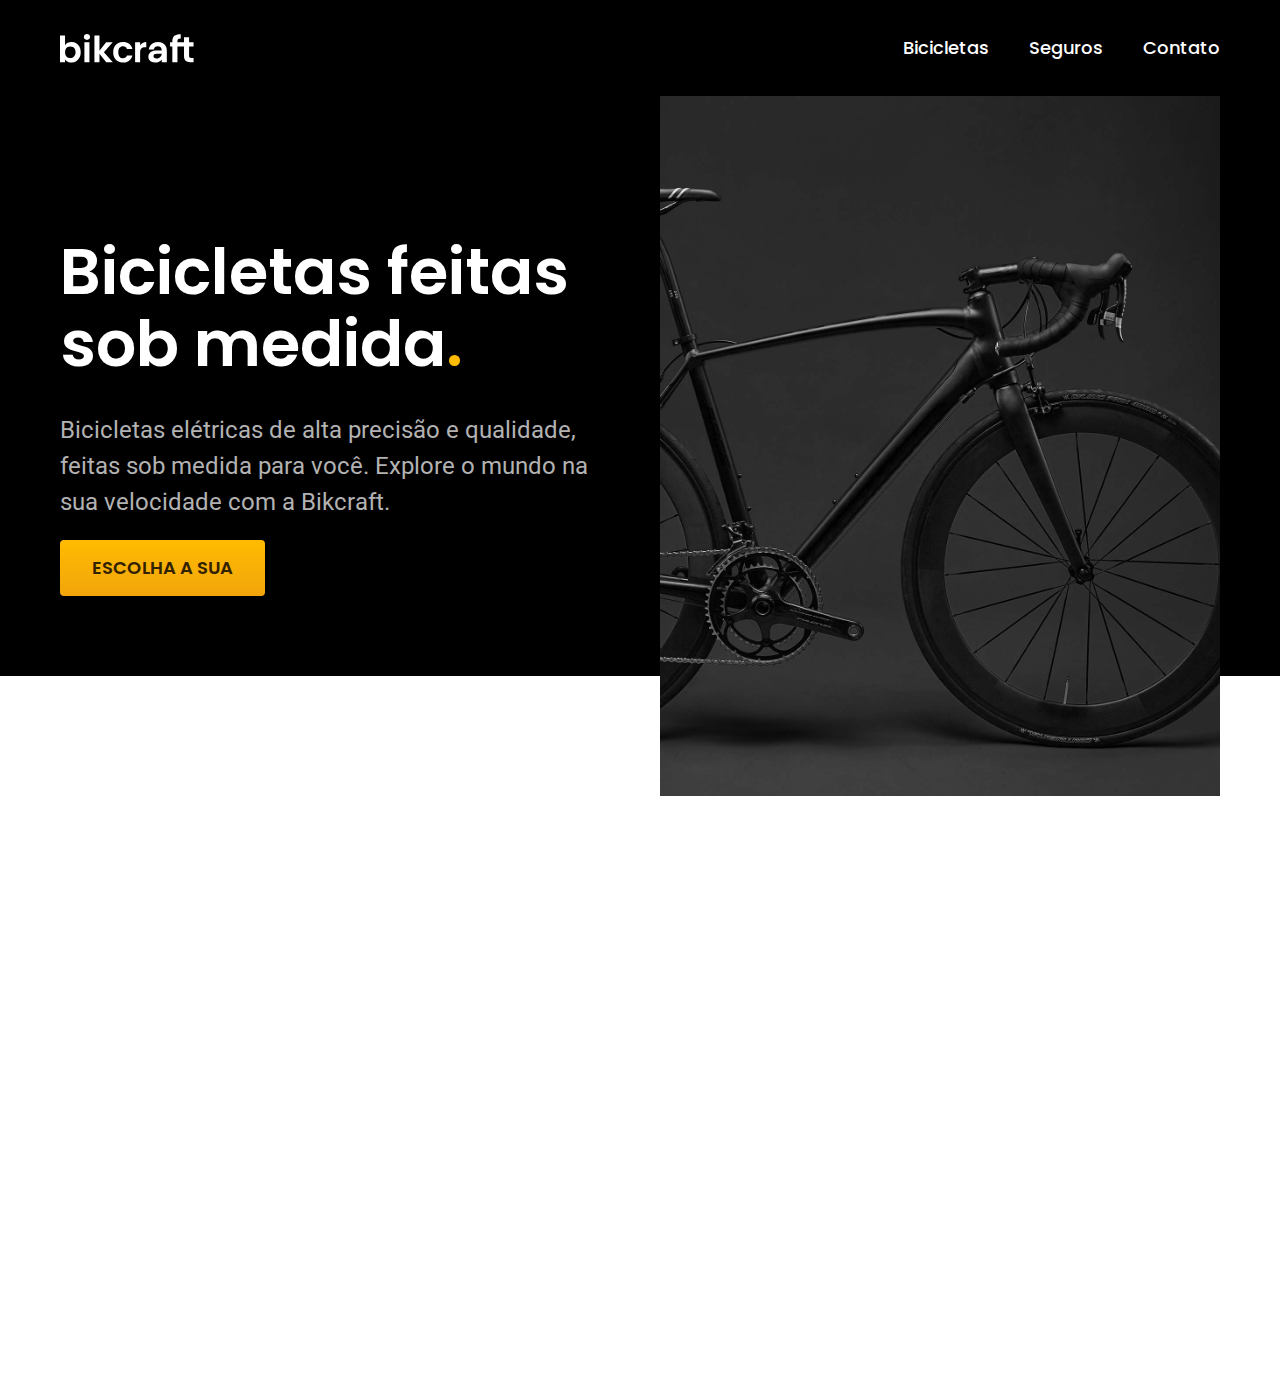
==== index.html @ fd2157d2 "tipografia e cores" ====
<!DOCTYPE html>
<html lang="pt-br">
<head>
    <meta charset="UTF-8">
    <meta http-equiv="X-UA-Compatible" content="IE=edge">
    <meta name="viewport" content="width=device-width, initial-scale=1.0">
    <meta name="description" content="Bicicletas elétricas de alta precisão e qualidade, feitas sob medida para você. Explore o mundo na sua velocidade com a Bikcraft.">
    <link rel="stylesheet" href="./css/style.css">

    <link rel="preconnect" href="https://fonts.googleapis.com">
    <link rel="preconnect" href="https://fonts.gstatic.com" crossorigin>
    <link href="https://fonts.googleapis.com/css2?family=Poppins:wght@400;600&family=Roboto:wght@400;500&display=swap" rel="stylesheet">
    <title>Bikecraft - Bicicletas Elétricas</title>
</head>
<body>
    <header class="header-bg">
        
        <div class="header">
            <a href="./">
                <img src="img/bikcraft.svg" alt="Bikecraft">
            </a>
            <nav aria-label="primaria">
                <ul class="header-menu cor-0 font-1-m">
                    <li><a href="./bicicletas.html">Bicicletas</a></li>
                    <li><a href="./seguros.html">Seguros</a></li>
                    <li><a href="./contato.html">Contato</a></li>
                </ul>
            </nav>
        </div>
    </header>

    <main class="introducao-bg">
        <div class="introducao">
            <div class="introducao-conteudo">
                <h1 class="font-1-xxl cor-0">Bicicletas feitas sob medida<span class="cor-p1">.</span></h1>
                <p class="font-2-l cor-5">Bicicletas elétricas de alta precisão e qualidade, feitas sob medida para você. Explore o mundo na sua velocidade com a Bikcraft.</p>
                <a class="botao" href="./bicicletas.html">Escolha a sua</a>
            </div>
            <div>
                <img src="./img/fotos/introducao.jpg" alt="Bicicleta elétrica preta.">
            </div>
        </div>
    </main>
</body>
</html>
---- css/style.css ----
@import './global/global.css';
@import './utilidades/tipografia.css';
@import	'./utilidades/cores.css';


@import './global/header.css';

/* Utilidades */
@import './utilidades/componentes.css';

/* Home */
@import './home/introducao.css';
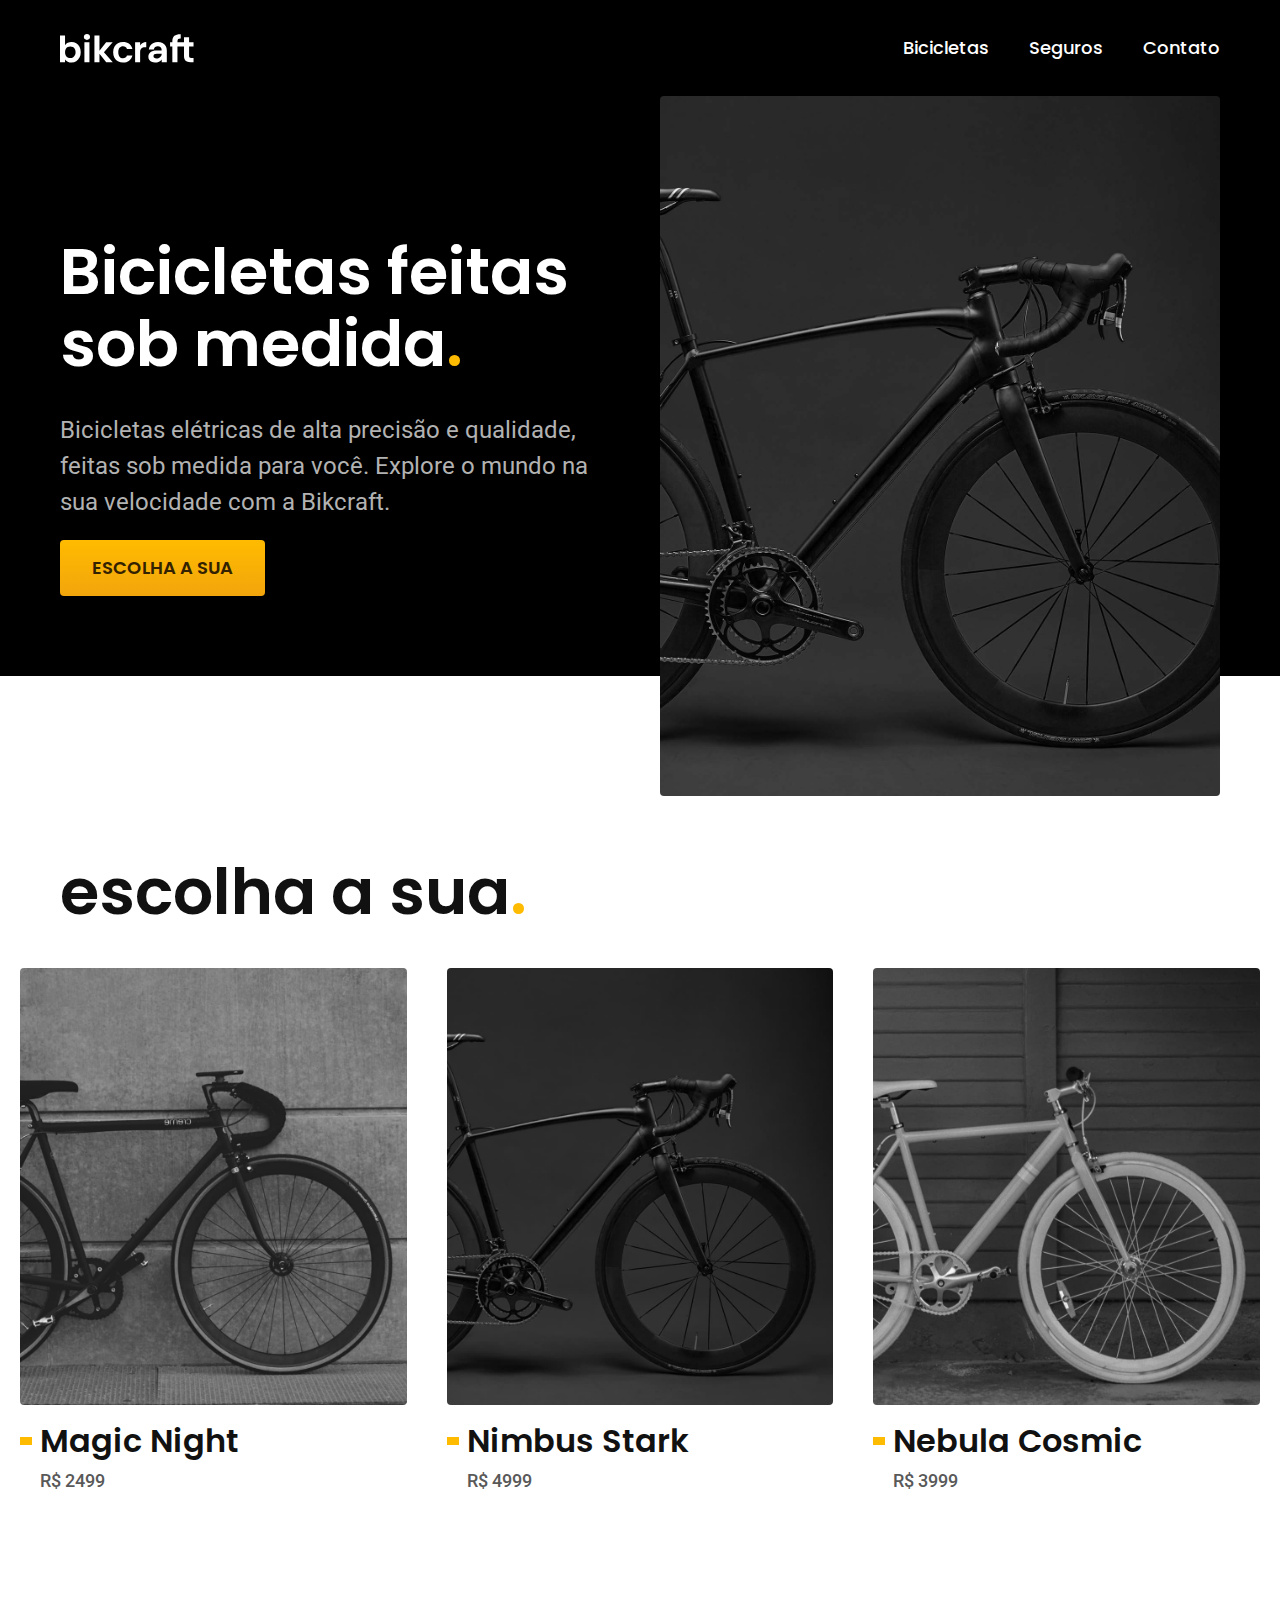
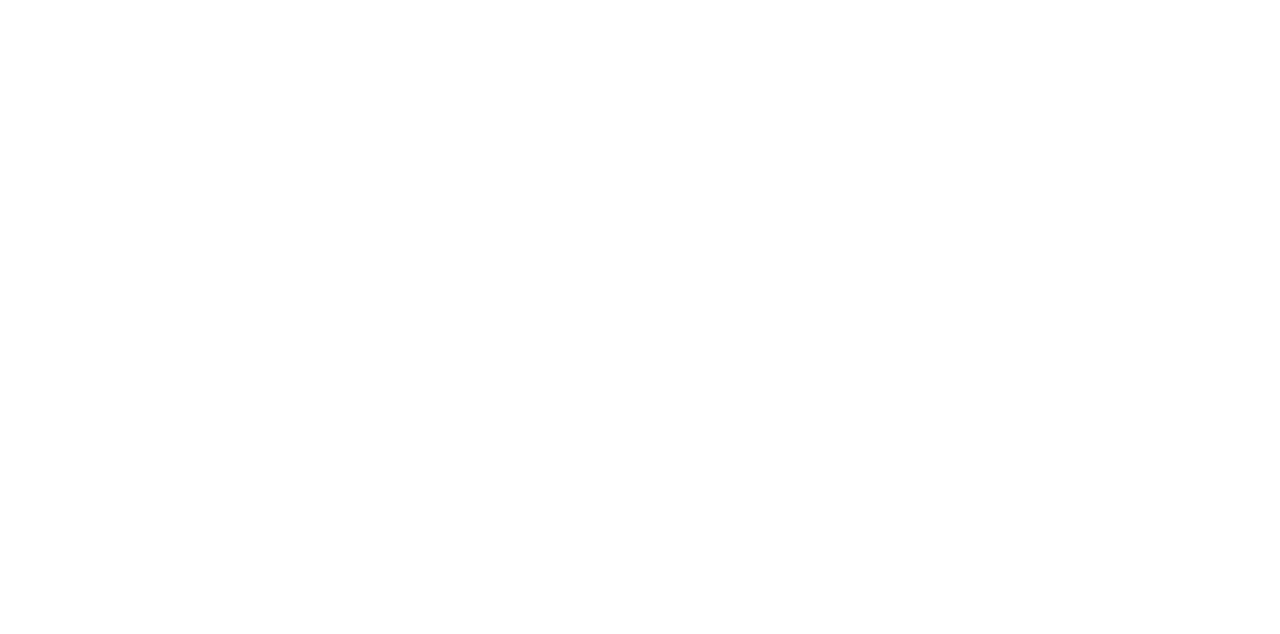
==== commit 38f34b5e: "criando o artigo" ====
--- a/index.html
+++ b/index.html
@@ -15,7 +15,7 @@
 <body>
     <header class="header-bg">
         
-        <div class="header">
+        <div class="container header">
             <a href="./">
                 <img src="img/bikcraft.svg" alt="Bikecraft">
             </a>
@@ -30,7 +30,7 @@
     </header>
 
     <main class="introducao-bg">
-        <div class="introducao">
+        <div class="container introducao">
             <div class="introducao-conteudo">
                 <h1 class="font-1-xxl cor-0">Bicicletas feitas sob medida<span class="cor-p1">.</span></h1>
                 <p class="font-2-l cor-5">Bicicletas elétricas de alta precisão e qualidade, feitas sob medida para você. Explore o mundo na sua velocidade com a Bikcraft.</p>
@@ -41,5 +41,35 @@
             </div>
         </div>
     </main>
+
+    <article class="bicicletas-lista">
+        <h2 class="container font-1-xxl">escolha a sua<span class="cor-p1">.</span></h2>
+
+        <ul>
+            <li>
+                <a href="./bicicletas/magic.html">
+                    <img src="img/bicicletas/magic-home.jpg" alt="Bicicleta preta">
+                    <h3 class="font-1-xl">Magic Night</h3>
+                    <span class="font-2-m cor-8">R$ 2499</span>
+                </a>
+            </li>
+
+            <li>
+                <a href="./bicicletas/nimbus.html">
+                    <img src="img/bicicletas/nimbus-home.jpg" alt="Bicicleta preta">
+                    <h3 class="font-1-xl">Nimbus Stark</h3>
+                    <span class="font-2-m cor-8">R$ 4999</span>
+                </a>
+            </li>
+
+            <li>
+                <a href="./bicicletas/nebula.html">
+                    <img src="img/bicicletas/nebula-home.jpg" alt="Bicicleta branca">
+                    <h3 class="font-1-xl">Nebula Cosmic</h3>
+                    <span class="font-2-m cor-8">R$ 3999</span>
+                </a>
+            </li>
+        </ul>
+    </article>
 </body>
 </html>--- a/css/style.css
+++ b/css/style.css
@@ -9,4 +9,8 @@
 @import './utilidades/componentes.css';
 
 /* Home */
-@import './home/introducao.css';+@import './home/introducao.css';
+
+/* Bicicletas */
+
+@import './bicicletas/bicicletas-lista.css';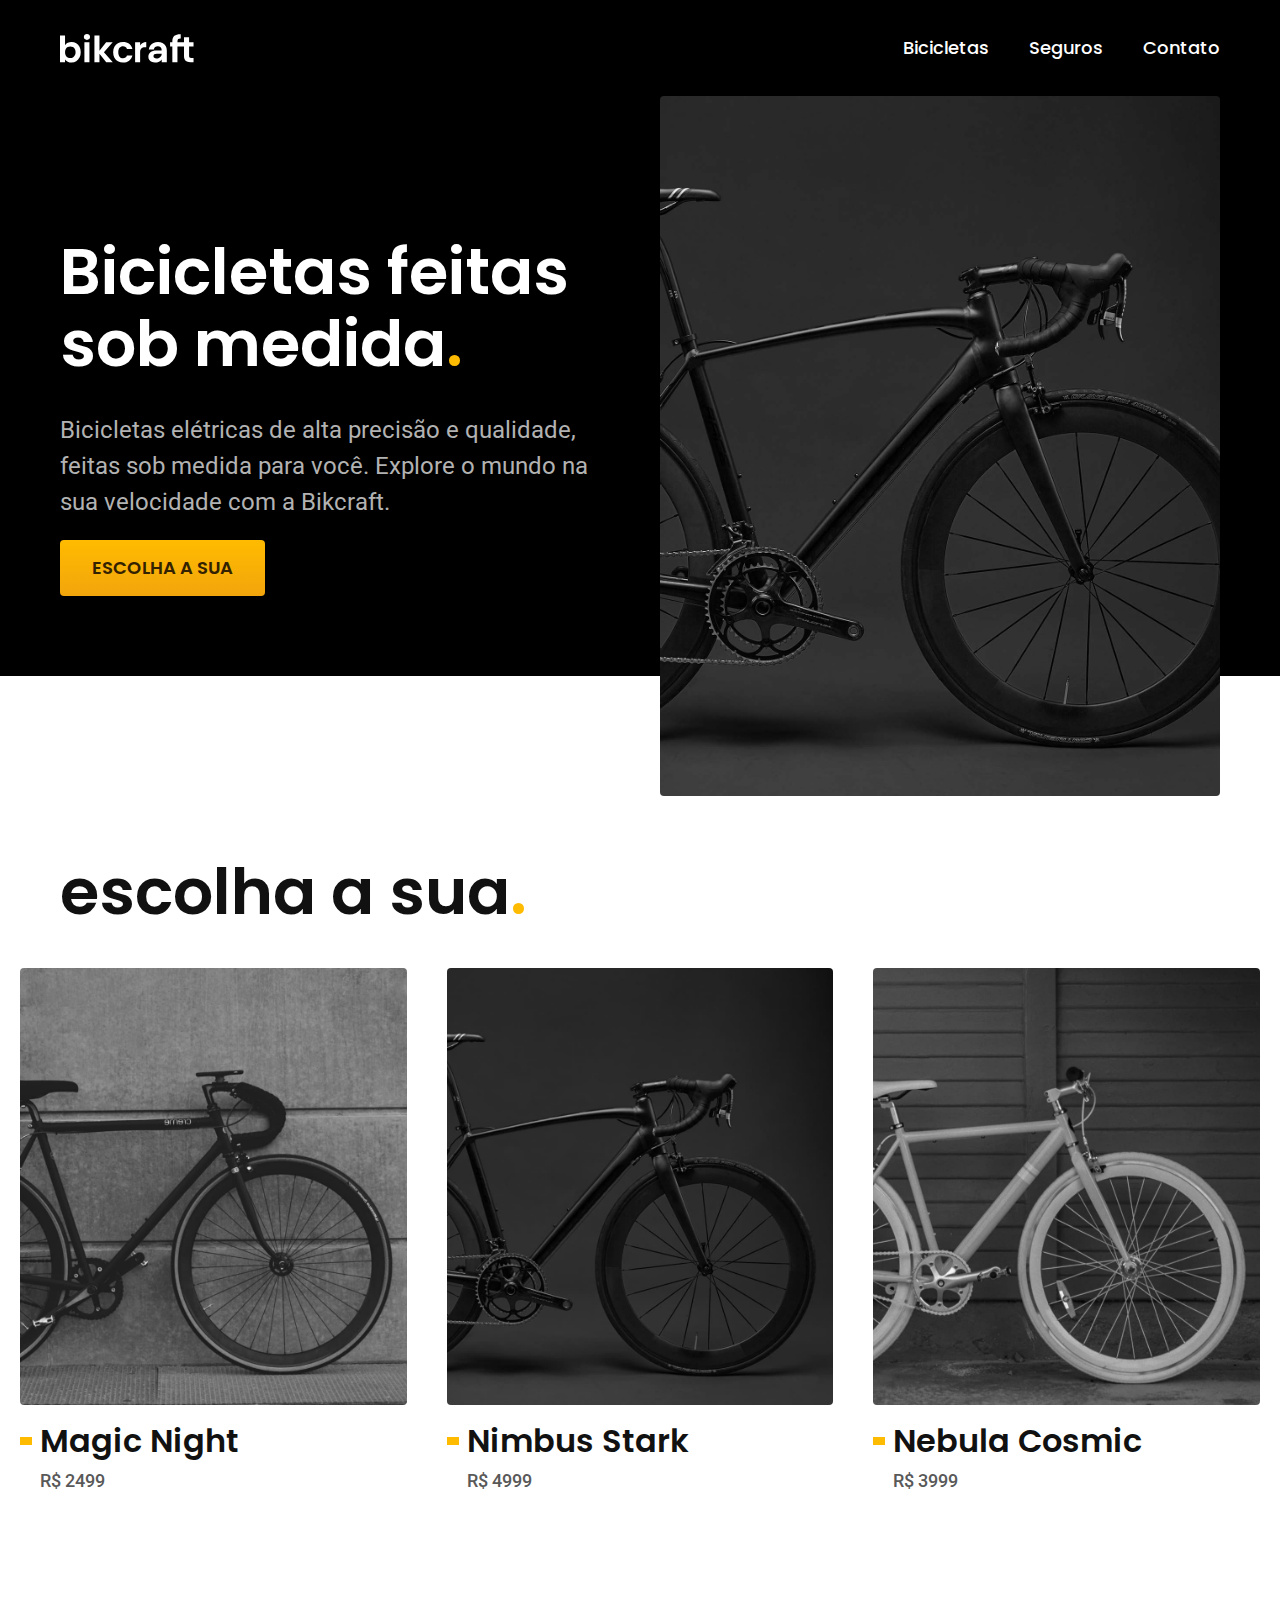
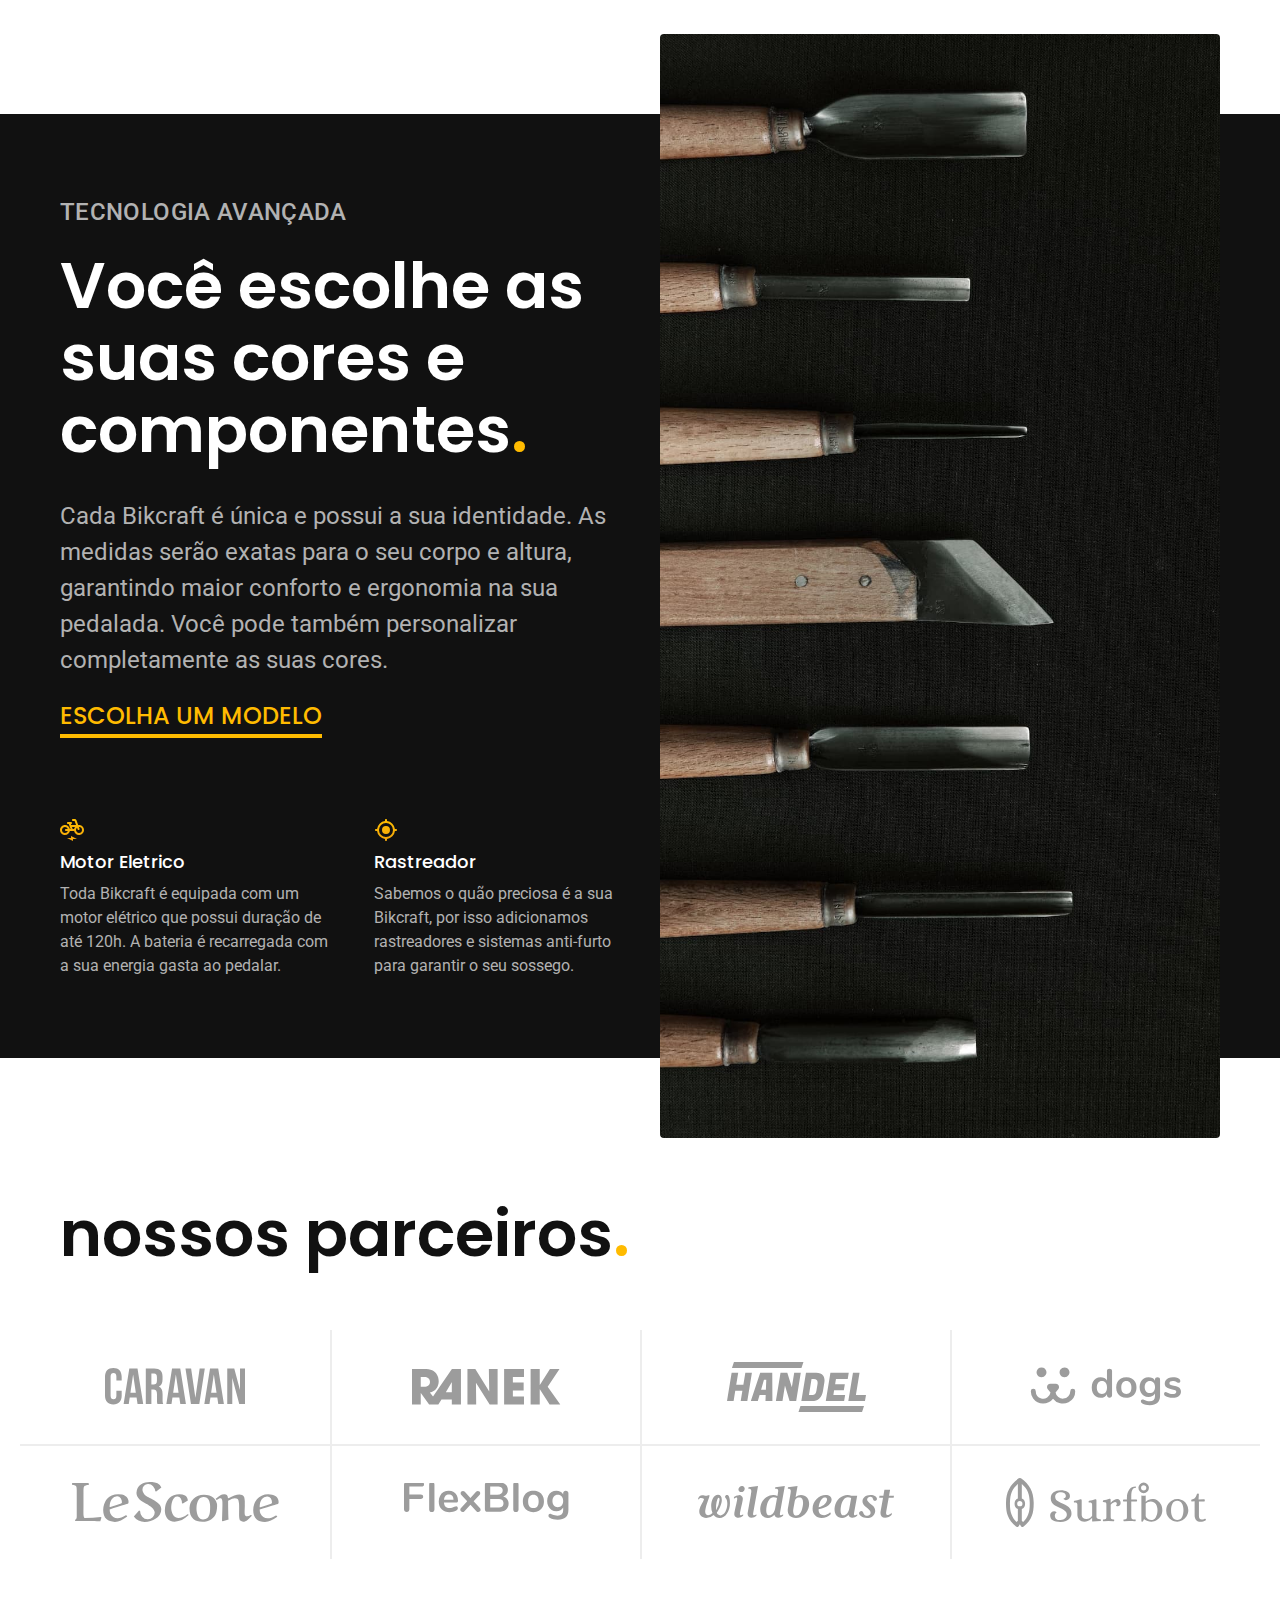
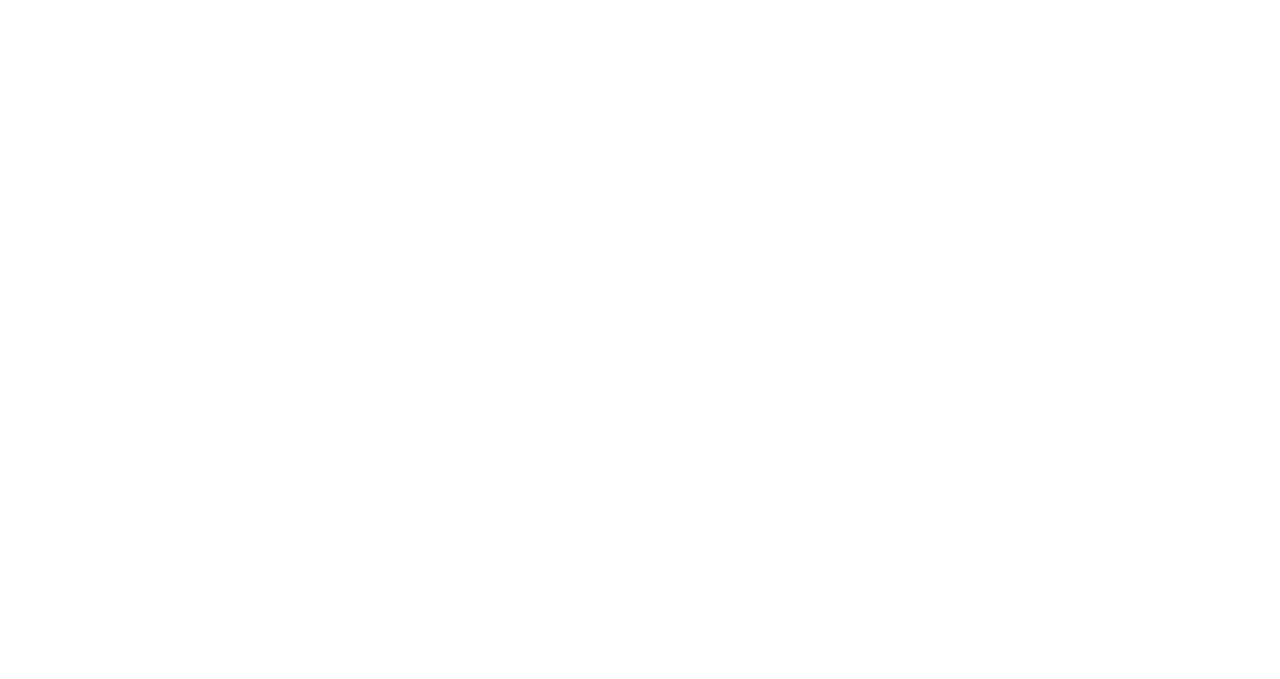
==== commit 335ab930: "adicionando artigos" ====
--- a/index.html
+++ b/index.html
@@ -71,5 +71,49 @@
             </li>
         </ul>
     </article>
+
+    <article class="tecnologia-bg">
+        <div class="tecnologia container">
+            <div class="tecnologia-conteudo">
+                <span class="font-2-l-b cor-5">Tecnologia Avançada</span>
+                <h2 class="font-1-xxl cor-0">Você escolhe as suas cores e componentes<span class="cor-p1">.</span></h2>
+                <p class="font-2-l cor-5">Cada Bikcraft é única e possui a sua identidade. As medidas serão exatas para o seu corpo e altura, garantindo maior conforto e ergonomia na sua pedalada. Você pode também personalizar completamente as suas cores.</p>
+                <a class="link" href="./bicicletas.html">Escolha um modelo</a>
+
+                <div class="tecnologia-vantagens">
+                    <div>
+                        <img src="img/icones/eletrica.svg" alt="">
+                        <h3 class="font-1-m cor-0">Motor Eletrico</h3>
+                        <p class="font-2-s cor-5">Toda Bikcraft é equipada com um motor elétrico que possui duração de até 120h. A bateria é recarregada com a sua energia gasta ao pedalar.</p>
+                    </div>
+                    <div>
+                        <img src="img/icones/rastreador.svg" alt="">
+                        <h3 class="font-1-m cor-0">Rastreador</h3>
+                        <p class="font-2-s cor-5">Sabemos o quão preciosa é a sua Bikcraft, por isso adicionamos rastreadores e sistemas anti-furto para garantir o seu sossego.</p>
+                    </div>
+                </div>
+
+            </div>
+            
+            <div class="tecnologia-imagem">
+                <img src="img/fotos/tecnologia.jpg" alt="">
+            </div>
+        </div>
+    </article>
+
+    <section class="parceiros" aria-label="Nossos Parceiros">
+        <h2 class="container font-1-xxl">nossos parceiros<span class="cor-p1">.</span></h2>
+
+        <ul>
+            <li><img src="img/parceiros/caravan.svg" alt="caravan"></li>
+            <li><img src="img/parceiros/ranek.svg" alt="ranek"></li>
+            <li><img src="img/parceiros/handel.svg" alt="handel"></li>
+            <li><img src="img/parceiros/dogs.svg" alt="dogs"></li>
+            <li><img src="img/parceiros/lescone.svg" alt="lescone"></li>
+            <li><img src="img/parceiros/flexblog.svg" alt="flexblog"></li>
+            <li><img src="img/parceiros/wildbeast.svg" alt="wildbeast"></li>
+            <li><img src="img/parceiros/surfbot.svg" alt="surfbot"></li>
+        </ul>
+    </section>
 </body>
 </html>--- a/css/style.css
+++ b/css/style.css
@@ -10,6 +10,8 @@
 
 /* Home */
 @import './home/introducao.css';
+@import './home/tecnologia.css';
+@import './home/parceiros.css';
 
 /* Bicicletas */
 
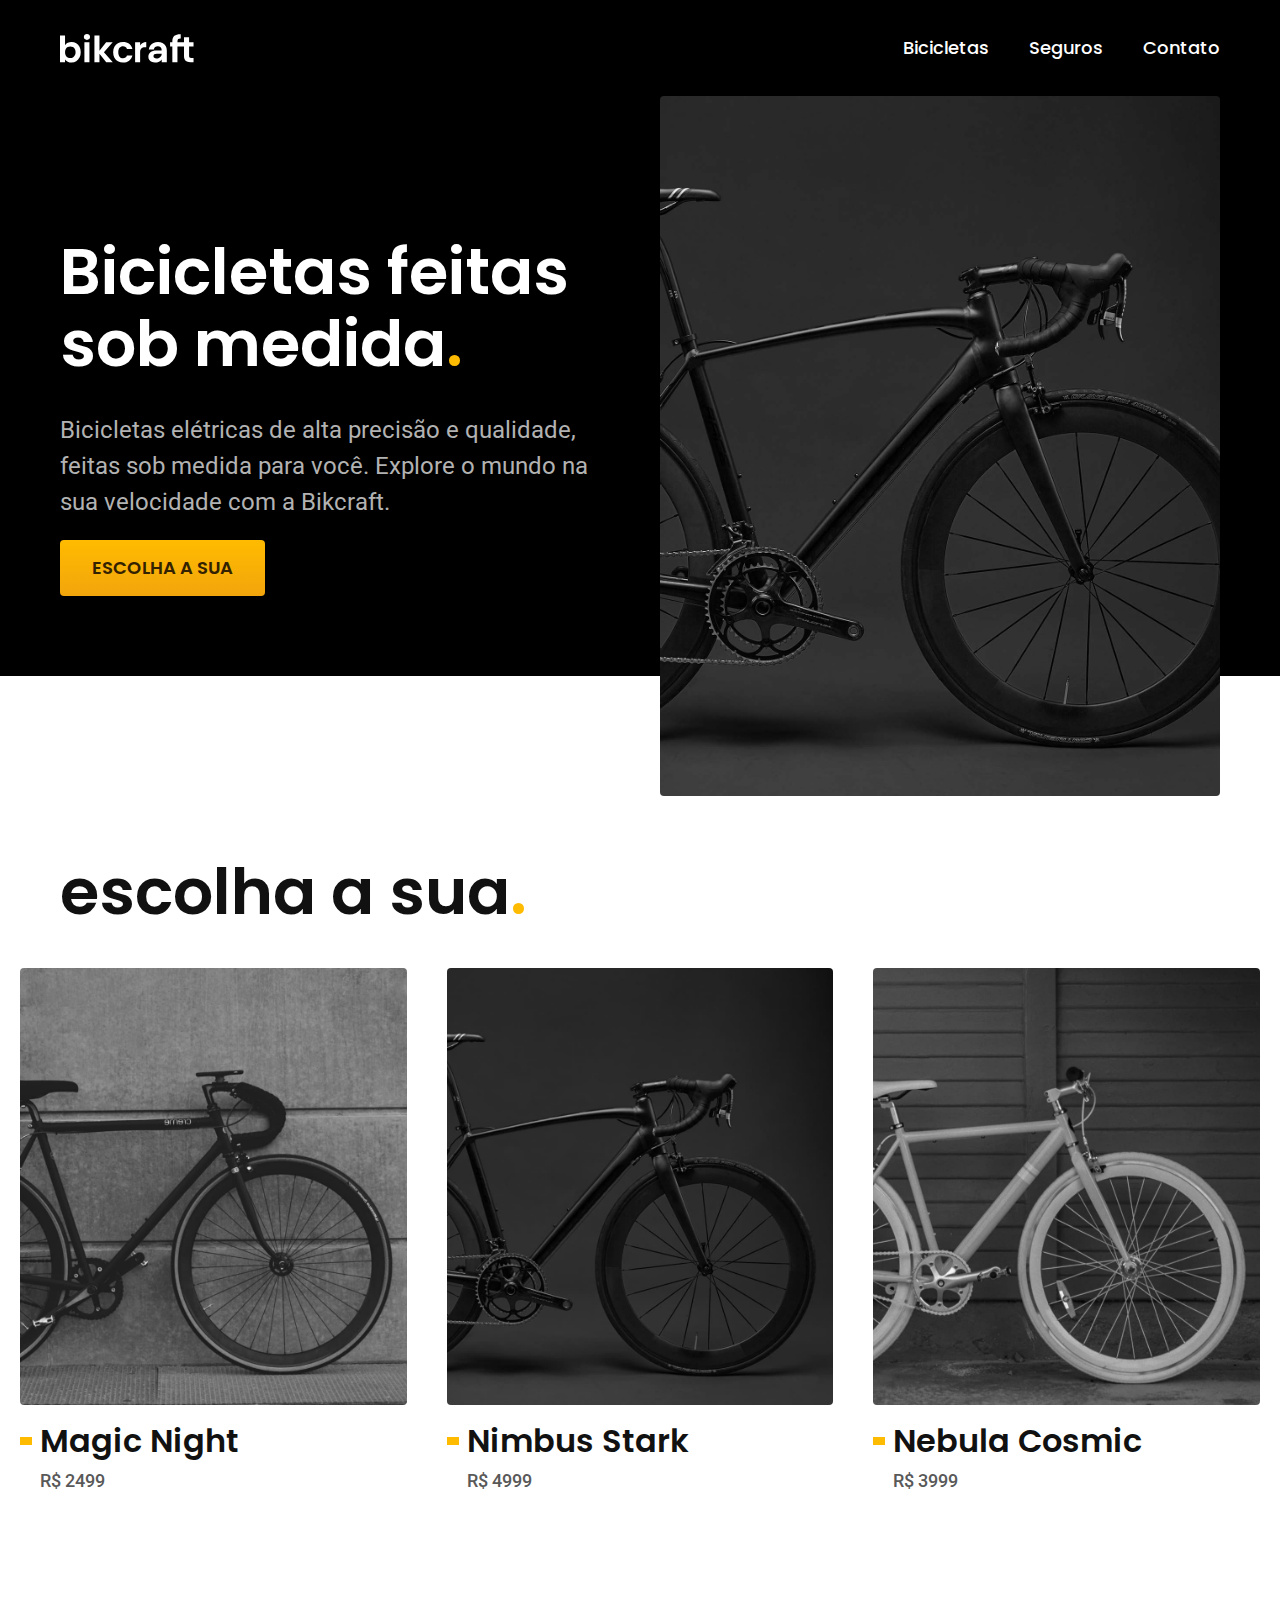
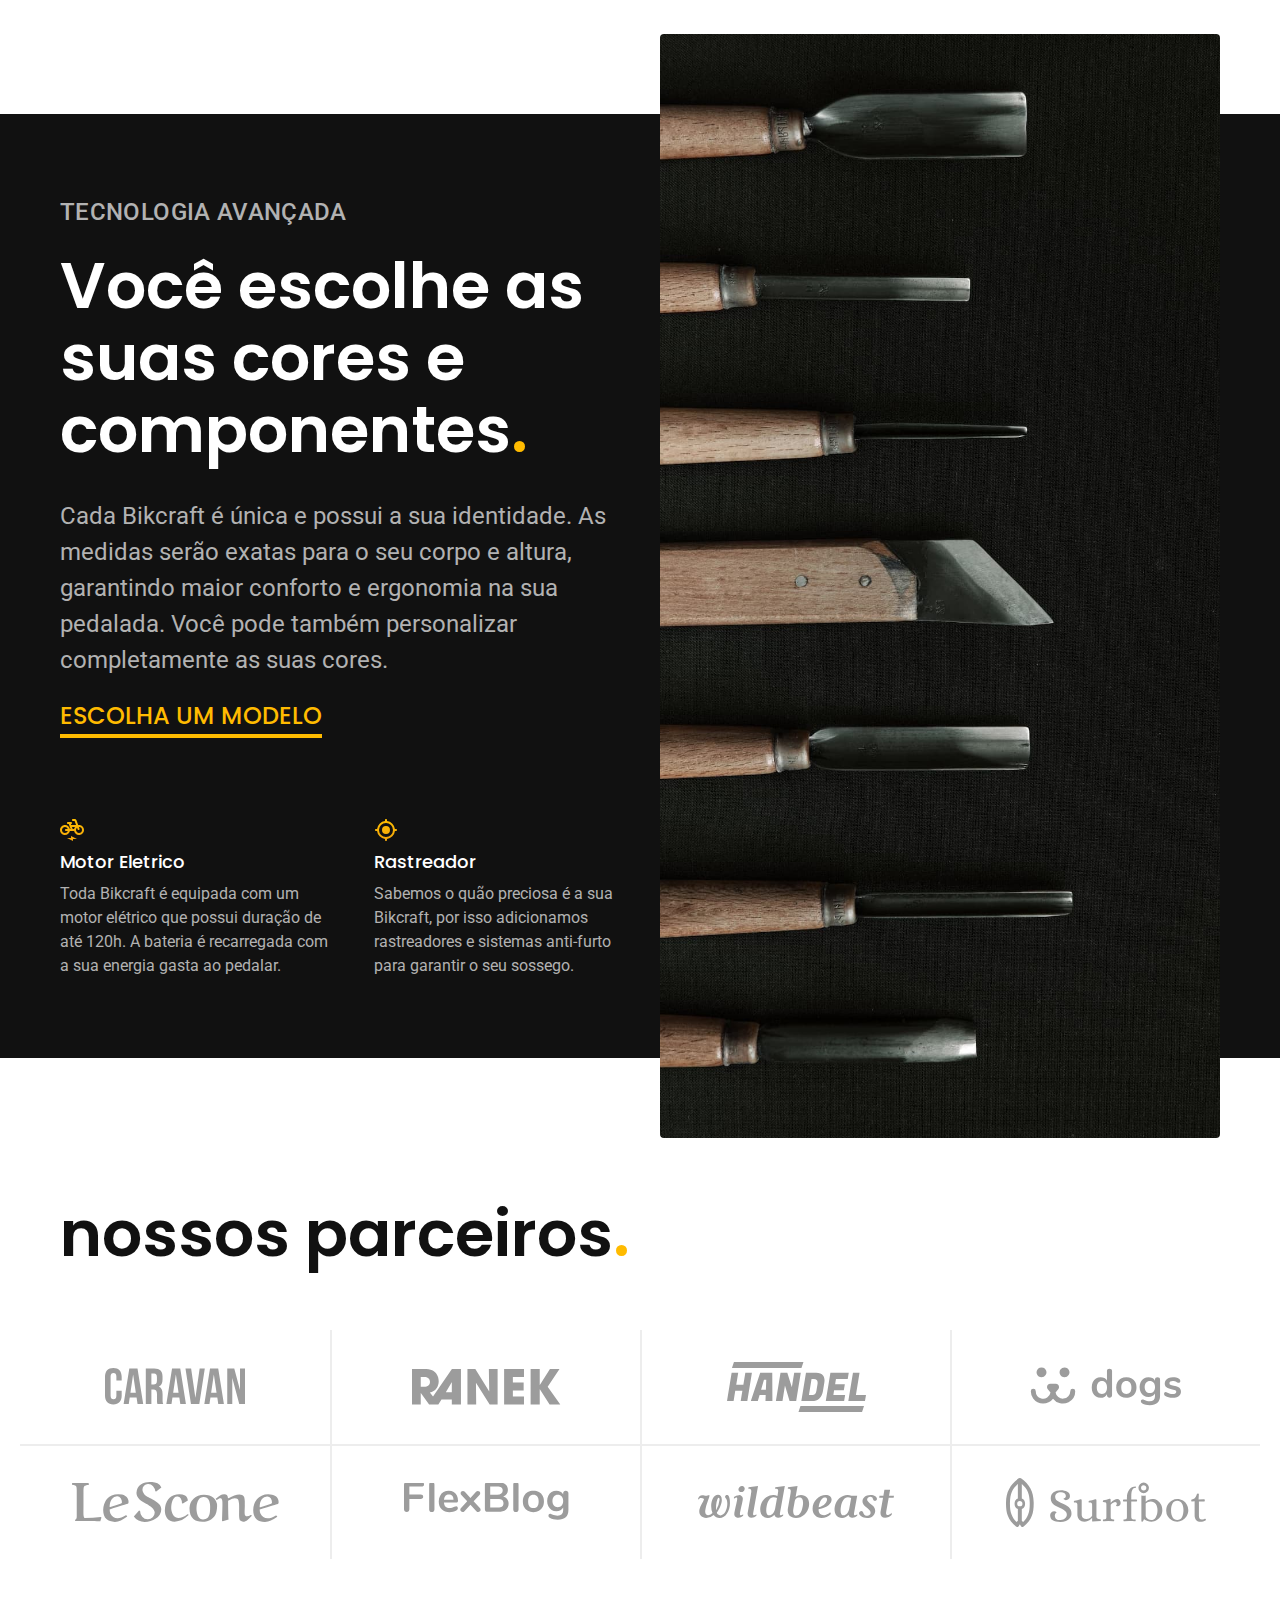
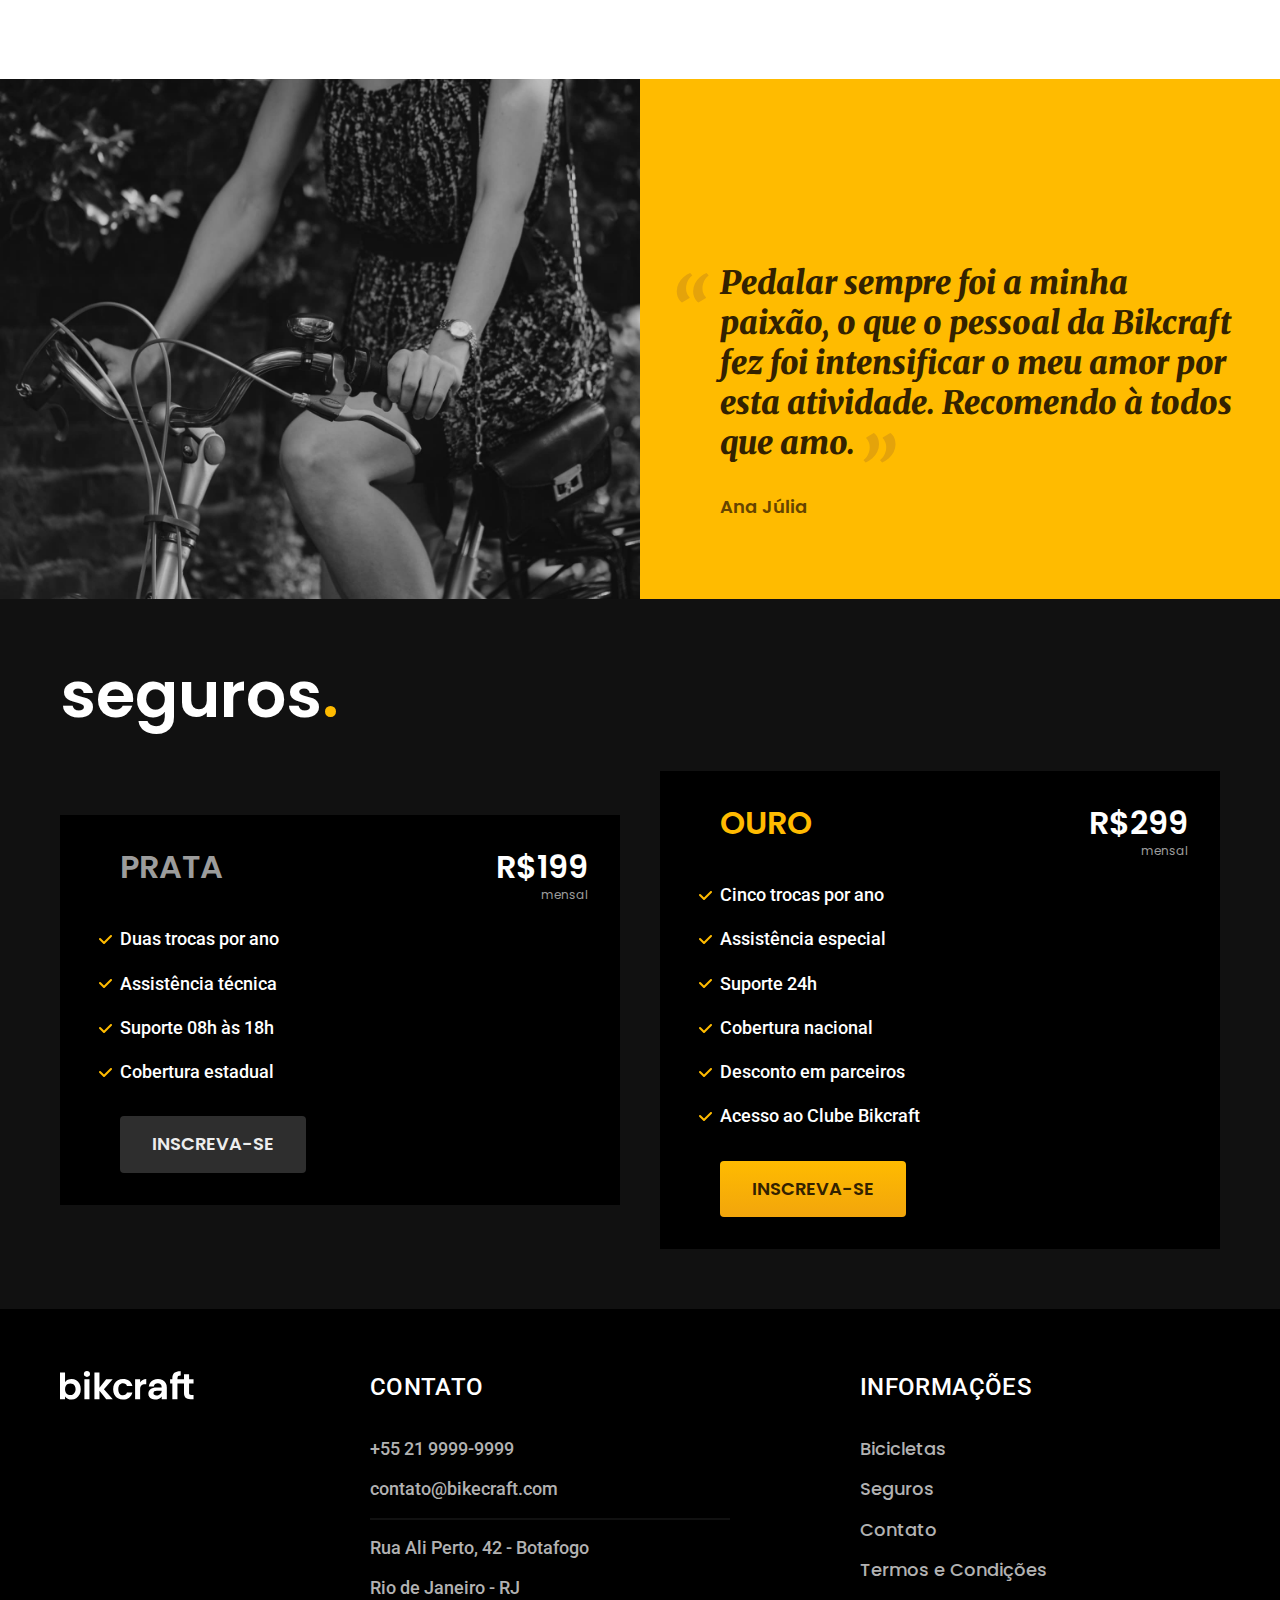
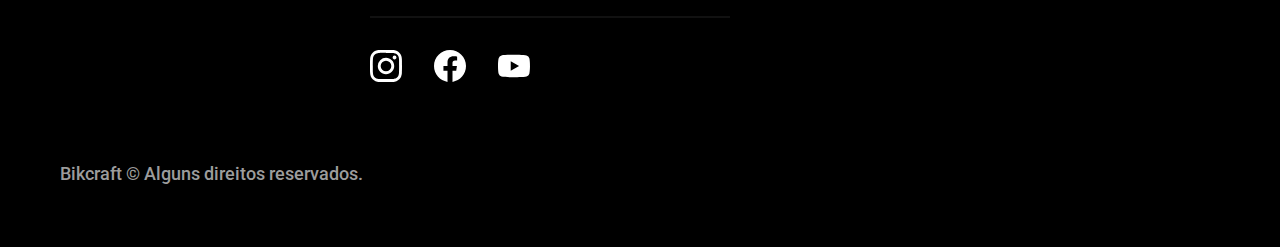
==== commit 05829d88: "finalizando pagina principal" ====
--- a/index.html
+++ b/index.html
@@ -9,7 +9,7 @@
 
     <link rel="preconnect" href="https://fonts.googleapis.com">
     <link rel="preconnect" href="https://fonts.gstatic.com" crossorigin>
-    <link href="https://fonts.googleapis.com/css2?family=Poppins:wght@400;600&family=Roboto:wght@400;500&display=swap" rel="stylesheet">
+    <link href="https://fonts.googleapis.com/css2?family=Merriweather:ital,wght@1,900&family=Poppins:wght@400;600&family=Roboto:wght@400;500&display=swap" rel="stylesheet">
     <title>Bikecraft - Bicicletas Elétricas</title>
 </head>
 <body>
@@ -105,15 +105,99 @@
         <h2 class="container font-1-xxl">nossos parceiros<span class="cor-p1">.</span></h2>
 
         <ul>
-            <li><img src="img/parceiros/caravan.svg" alt="caravan"></li>
-            <li><img src="img/parceiros/ranek.svg" alt="ranek"></li>
-            <li><img src="img/parceiros/handel.svg" alt="handel"></li>
-            <li><img src="img/parceiros/dogs.svg" alt="dogs"></li>
-            <li><img src="img/parceiros/lescone.svg" alt="lescone"></li>
-            <li><img src="img/parceiros/flexblog.svg" alt="flexblog"></li>
-            <li><img src="img/parceiros/wildbeast.svg" alt="wildbeast"></li>
-            <li><img src="img/parceiros/surfbot.svg" alt="surfbot"></li>
+            <li><img src="./img/parceiros/caravan.svg" alt="caravan"></li>
+            <li><img src="./img/parceiros/ranek.svg" alt="ranek"></li>
+            <li><img src="./img/parceiros/handel.svg" alt="handel"></li>
+            <li><img src="./img/parceiros/dogs.svg" alt="dogs"></li>
+            <li><img src="./img/parceiros/lescone.svg" alt="lescone"></li>
+            <li><img src="./img/parceiros/flexblog.svg" alt="flexblog"></li>
+            <li><img src="./img/parceiros/wildbeast.svg" alt="wildbeast"></li>
+            <li><img src="./img/parceiros/surfbot.svg" alt="surfbot"></li>
         </ul>
     </section>
+
+    <section class="depoimento" aria-label="Depoimento">
+        <div>
+            <img src="./img/fotos/depoimento.jpg" alt="Pessoa pedalando uma bicileta">
+        </div>
+        <div class="depoimento-conteudo">
+            <blockquote class="font-1-xl cor-p5">
+                <p>Pedalar sempre foi a minha paixão, o que o pessoal da Bikcraft fez foi intensificar o meu amor por esta atividade. Recomendo à todos que amo.</p>
+            </blockquote>
+            <span class="font-1-m-b cor-p4">Ana Júlia</span>
+        </div>
+    </section>
+
+    <article class="seguros-bg">
+        <div class="seguros container">
+            <h2 class="font-1-xxl cor-0">seguros<span class="cor-p1">.</span></h2>
+
+            <div class="seguros-item">
+                <h3 class="font-1-xl cor-6">PRATA</h3>
+                <span class="font-1-xl cor-0">R$199<span class="font-1-xs cor-6">mensal</span></span>
+                <ul class="font-2-m cor-0">
+                    <li>Duas trocas por ano</li>
+                    <li>Assistência técnica</li>
+                    <li>Suporte 08h às 18h</li>
+                    <li>Cobertura estadual</li>
+                </ul>
+                <a class="botao secundario" href="./orcamento.html">Inscreva-se</a>
+            </div>
+
+            <div class="seguros-item">
+                <h3 class="font-1-xl cor-p1">OURO</h3>
+                <span class="font-1-xl cor-0">R$299<span class="font-1-xs cor-6">mensal</span></span>
+                <ul class="font-2-m cor-0">
+                    <li>Cinco trocas por ano</li>
+                    <li>Assistência especial</li>
+                    <li>Suporte 24h</li>
+                    <li>Cobertura nacional</li>
+                    <li>Desconto em parceiros</li>
+                    <li>Acesso ao Clube Bikcraft</li>
+                </ul>
+                <a class="botao" href="./orcamento.html">Inscreva-se</a>
+            </div>
+        </div>
+    </article>
+
+    <footer class="footer-bg">
+        <div class="footer container">
+            <img src="img/bikcraft.svg" alt="Bikecraft">
+            <div class="footer-contato">
+                <h3 class="font-2-l-b cor-0">Contato</h3>
+                <ul class="font-2-m cor-5">
+                    <li><a href="tel:+552199999999">+55 21 9999-9999</a></li>
+                    <li><a href="mailto:contato@bikecraft.com">contato@bikecraft.com</a></li>
+                    <li>Rua Ali Perto, 42 - Botafogo</li>
+                    <li>Rio de Janeiro - RJ</li>
+                </ul>
+                <div class="footer-redes">
+                    <a href="./">
+                        <img src="img/redes/instagram.svg" alt="instagram">
+                    </a>
+                    <a href="./">
+                        <img src="img/redes/facebook.svg" alt="facebook">
+                    </a>
+                    <a href="./">
+                        <img src="img/redes/youtube.svg" alt="youtube">
+                    </a>
+                </div>
+            </div>
+
+            <div class="footer-informacoes">
+                <h3 class="font-2-l-b cor-0">Informações</h3>
+                <nav>
+                    <ul class="font-1-m cor-5">
+                        <li><a href="./bicicletas.html">Bicicletas</a></li>
+                        <li><a href="./seguros.html">Seguros</a></li>
+                        <li><a href="./contato.html">Contato</a></li>
+                        <li><a href="./termos.html">Termos e Condições</a></li>
+                    </ul>
+                </nav>
+            </div>
+
+            <p class="font-2-m cor-6 footer-copy">Bikcraft © Alguns direitos reservados.</p>
+        </div>
+    </footer>
 </body>
 </html>--- a/css/style.css
+++ b/css/style.css
@@ -4,6 +4,7 @@
 
 
 @import './global/header.css';
+@import './global/footer.css';
 
 /* Utilidades */
 @import './utilidades/componentes.css';
@@ -12,7 +13,8 @@
 @import './home/introducao.css';
 @import './home/tecnologia.css';
 @import './home/parceiros.css';
-
+@import './home/depoimento.css';
+@import './home/seguros.css';
 /* Bicicletas */
 
 @import './bicicletas/bicicletas-lista.css';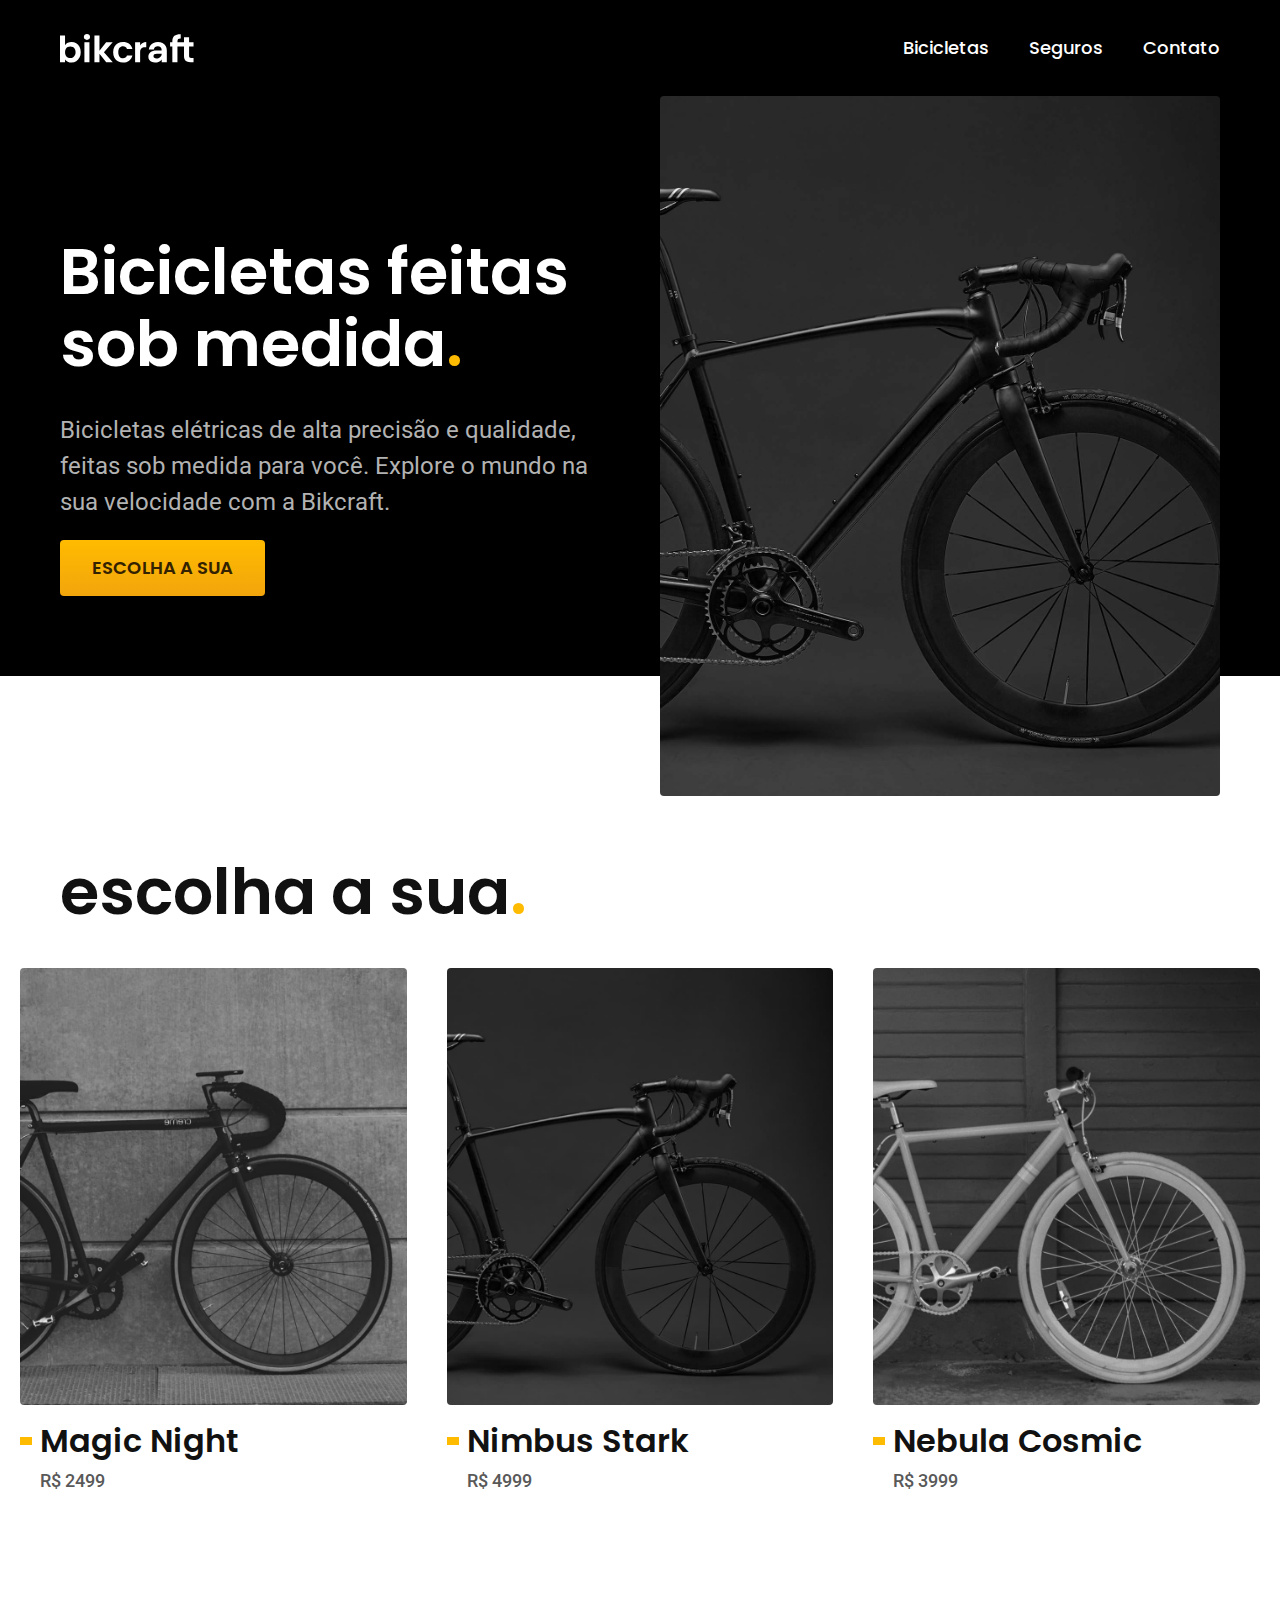
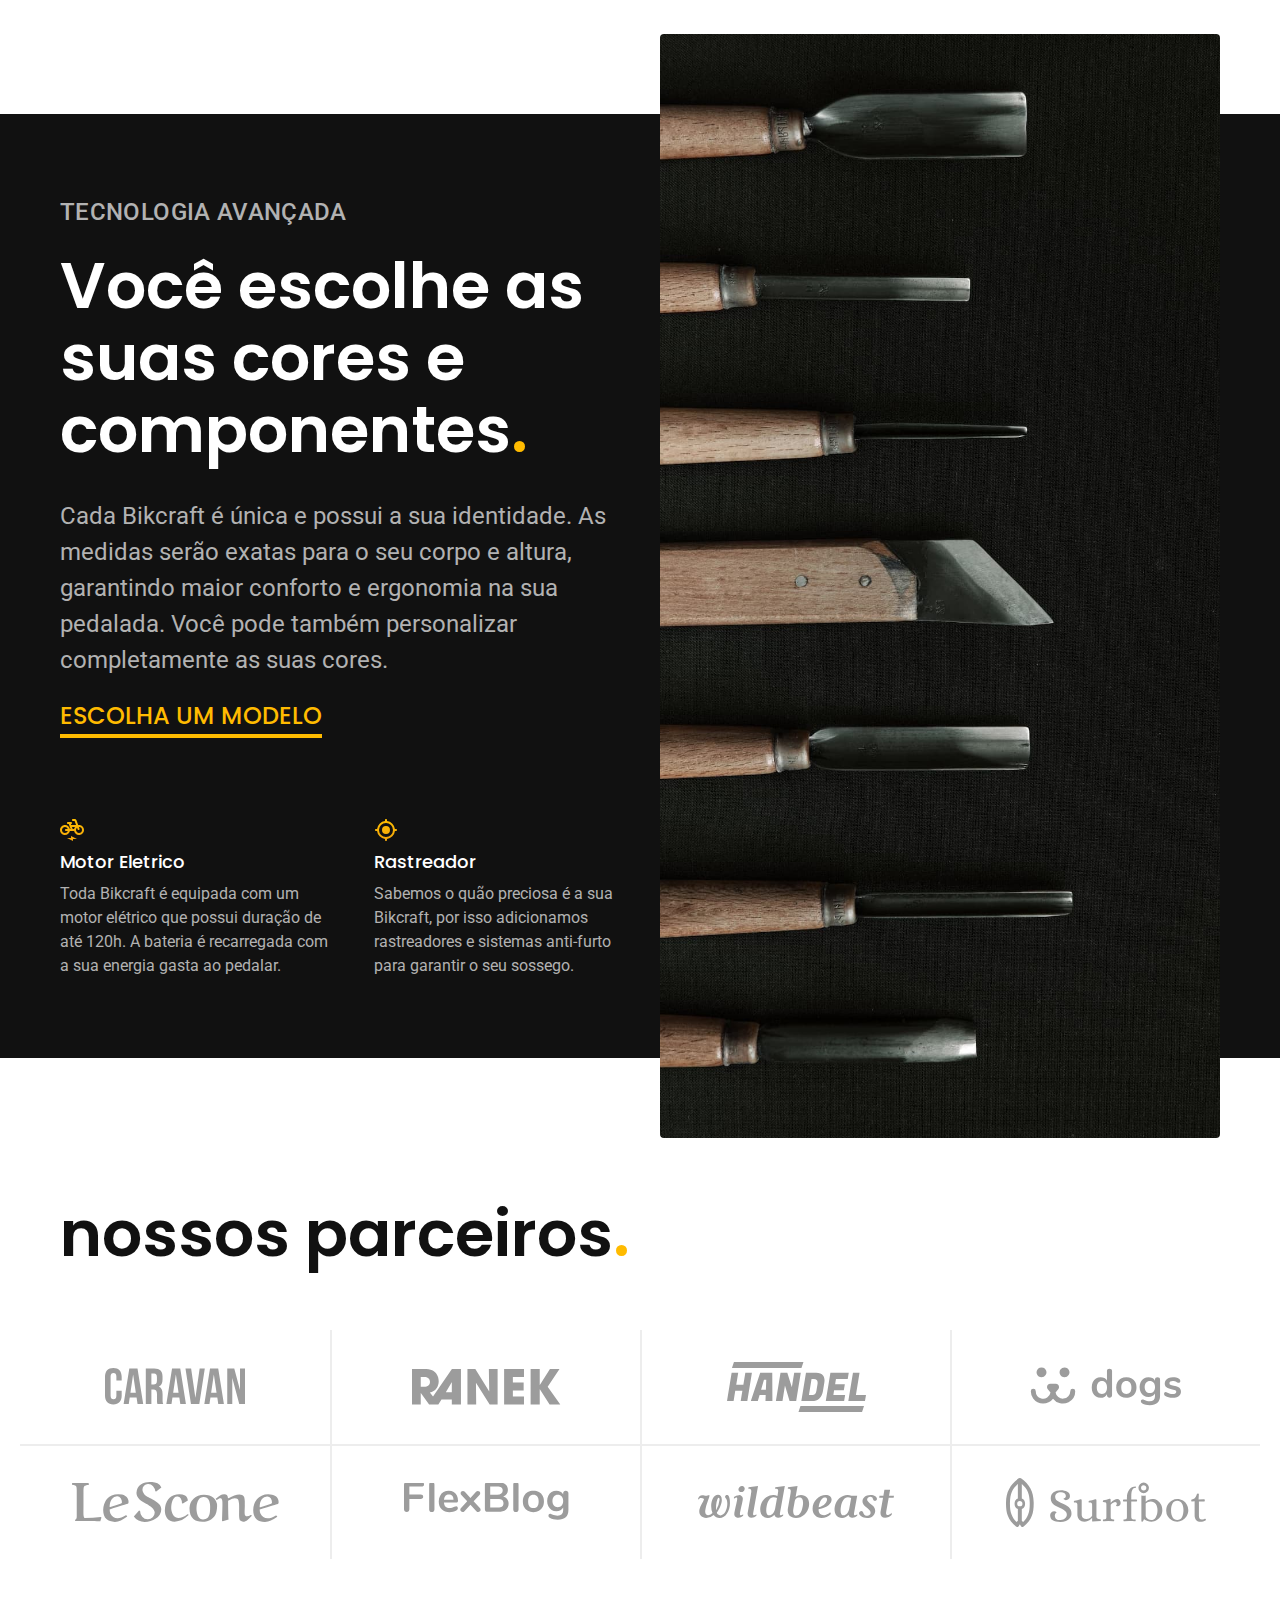
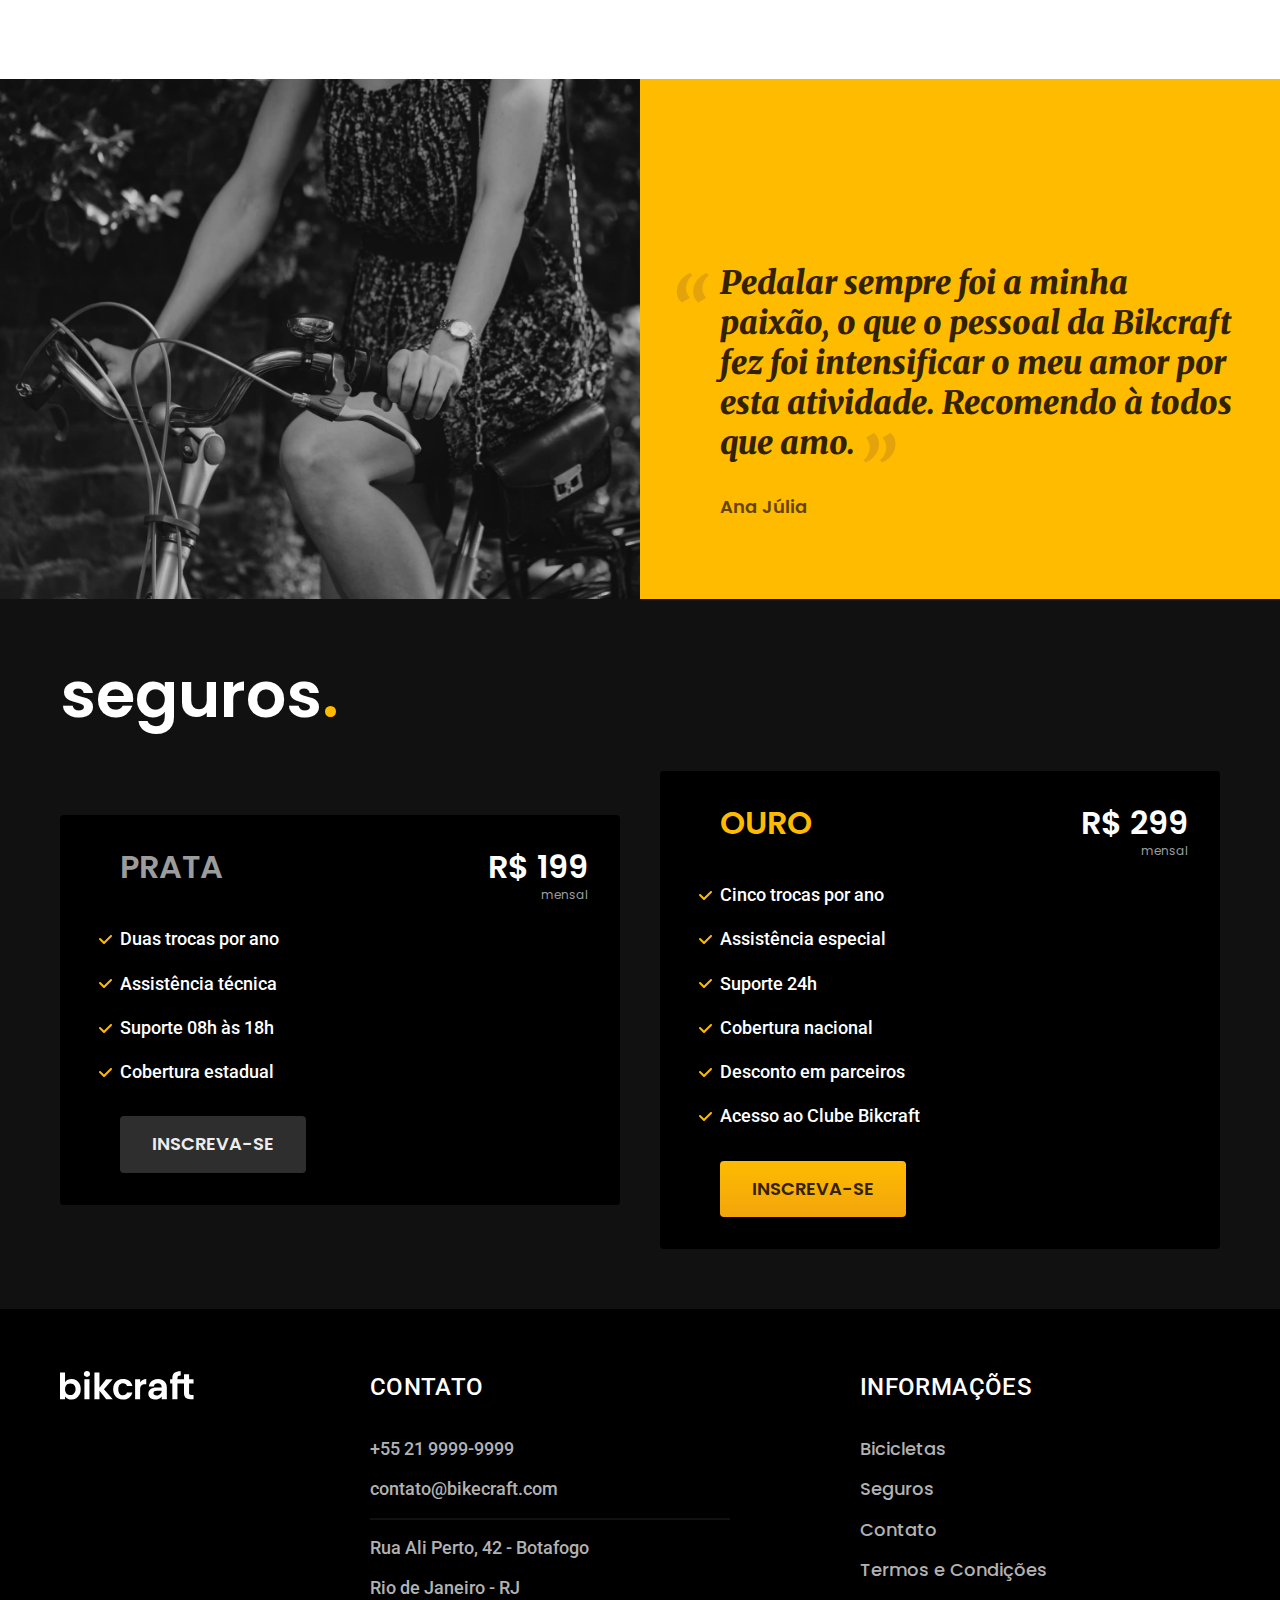
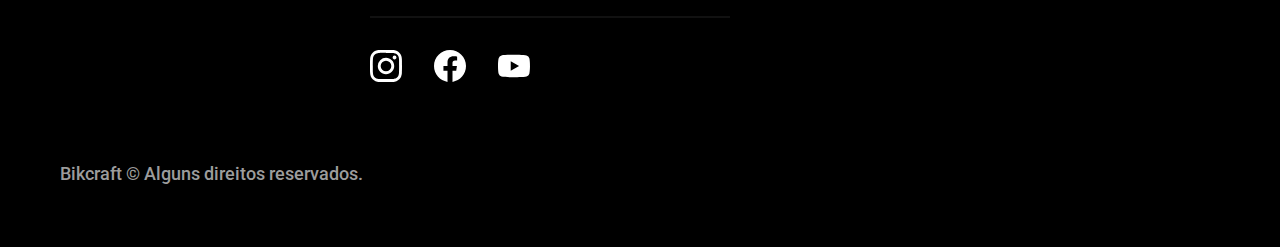
==== commit d083ae32: "adicionando novas paginas" ====
--- a/index.html
+++ b/index.html
@@ -134,7 +134,7 @@
 
             <div class="seguros-item">
                 <h3 class="font-1-xl cor-6">PRATA</h3>
-                <span class="font-1-xl cor-0">R$199<span class="font-1-xs cor-6">mensal</span></span>
+                <span class="font-1-xl cor-0">R$ 199<span class="font-1-xs cor-6">mensal</span></span>
                 <ul class="font-2-m cor-0">
                     <li>Duas trocas por ano</li>
                     <li>Assistência técnica</li>
@@ -146,7 +146,7 @@
 
             <div class="seguros-item">
                 <h3 class="font-1-xl cor-p1">OURO</h3>
-                <span class="font-1-xl cor-0">R$299<span class="font-1-xs cor-6">mensal</span></span>
+                <span class="font-1-xl cor-0">R$ 299<span class="font-1-xs cor-6">mensal</span></span>
                 <ul class="font-2-m cor-0">
                     <li>Cinco trocas por ano</li>
                     <li>Assistência especial</li>
--- a/css/style.css
+++ b/css/style.css
@@ -14,7 +14,20 @@
 @import './home/tecnologia.css';
 @import './home/parceiros.css';
 @import './home/depoimento.css';
-@import './home/seguros.css';
+
 /* Bicicletas */
+@import './bicicletas/bicicletas-lista.css';
+@import './bicicletas/bicicletas.css';
 
-@import './bicicletas/bicicletas-lista.css';+/* Bicicletas */
+@import './bicicleta/bicicleta.css';
+@import './bicicleta/seguro.css';
+
+
+/* Seguros */
+@import './seguros/seguros.css';
+@import './seguros/vantagens.css';
+@import './seguros/perguntas.css';
+
+/* Termos */
+@import './termos/termos.css';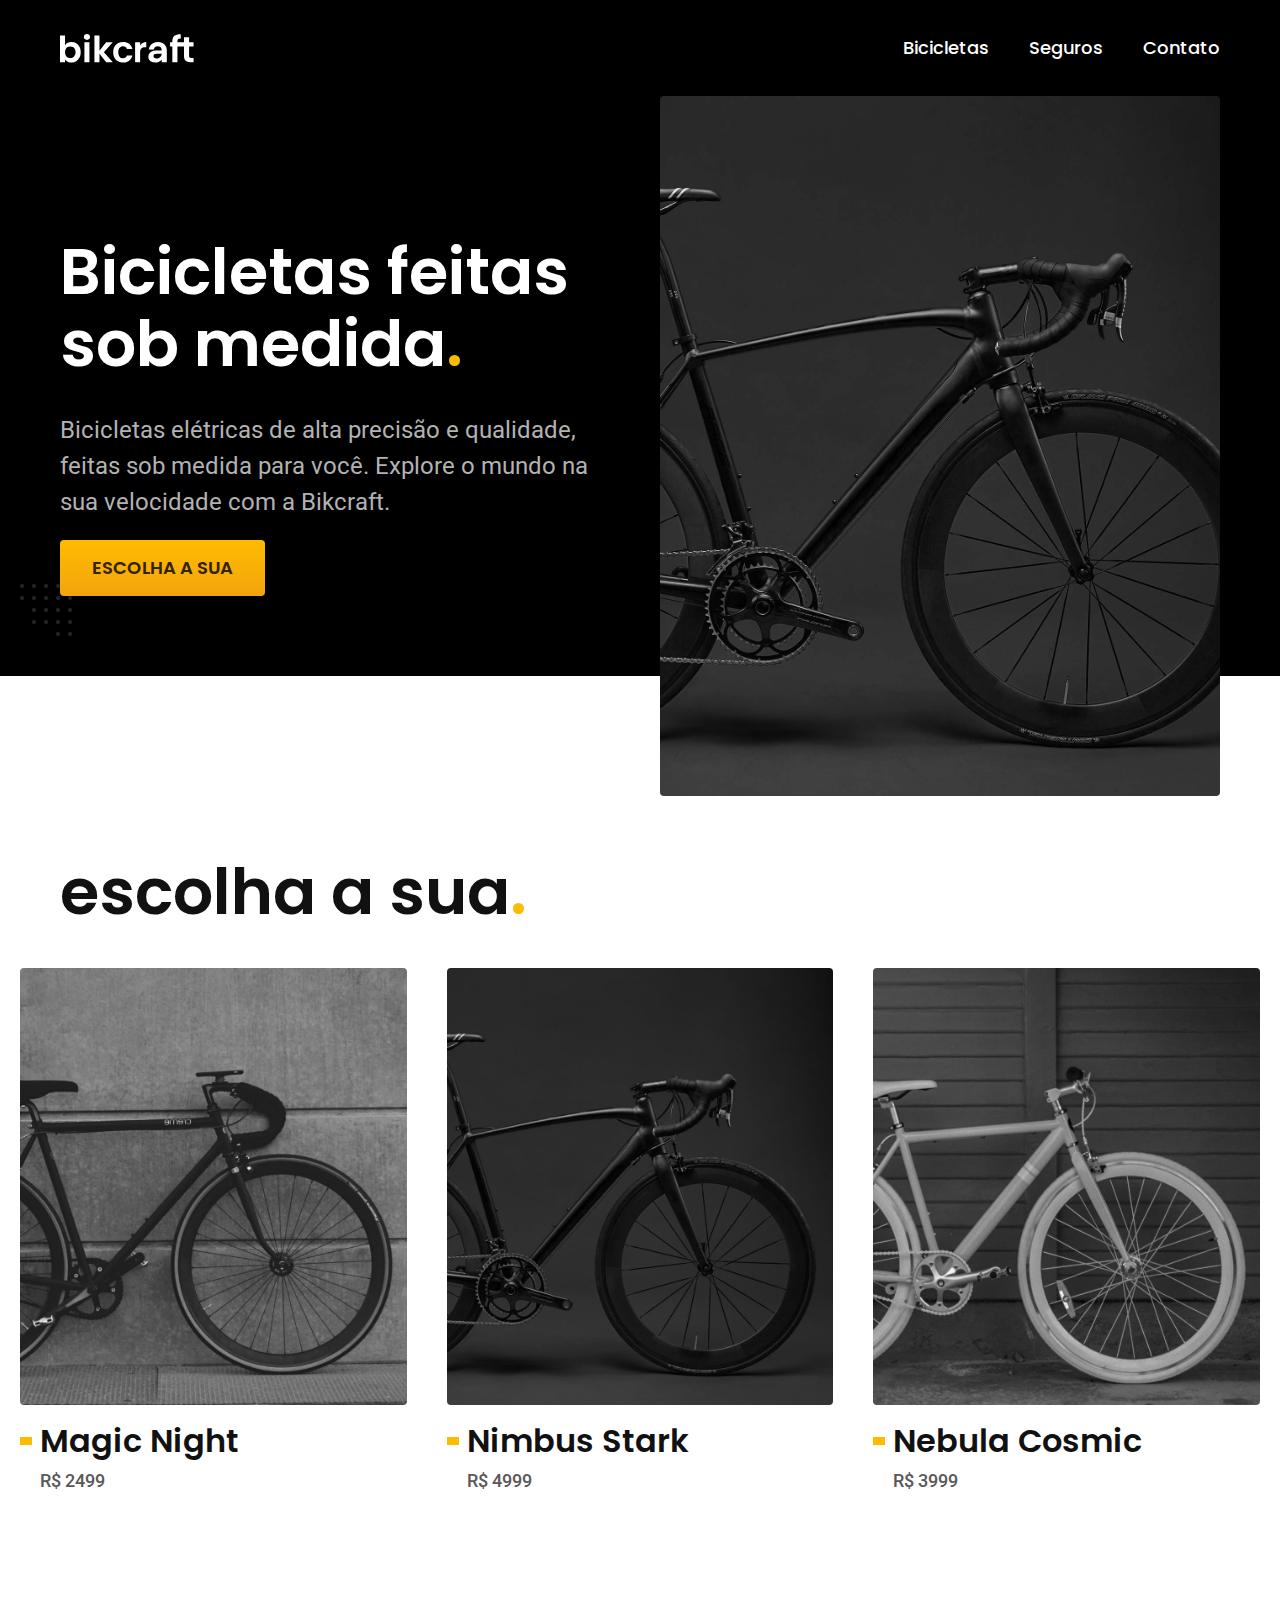
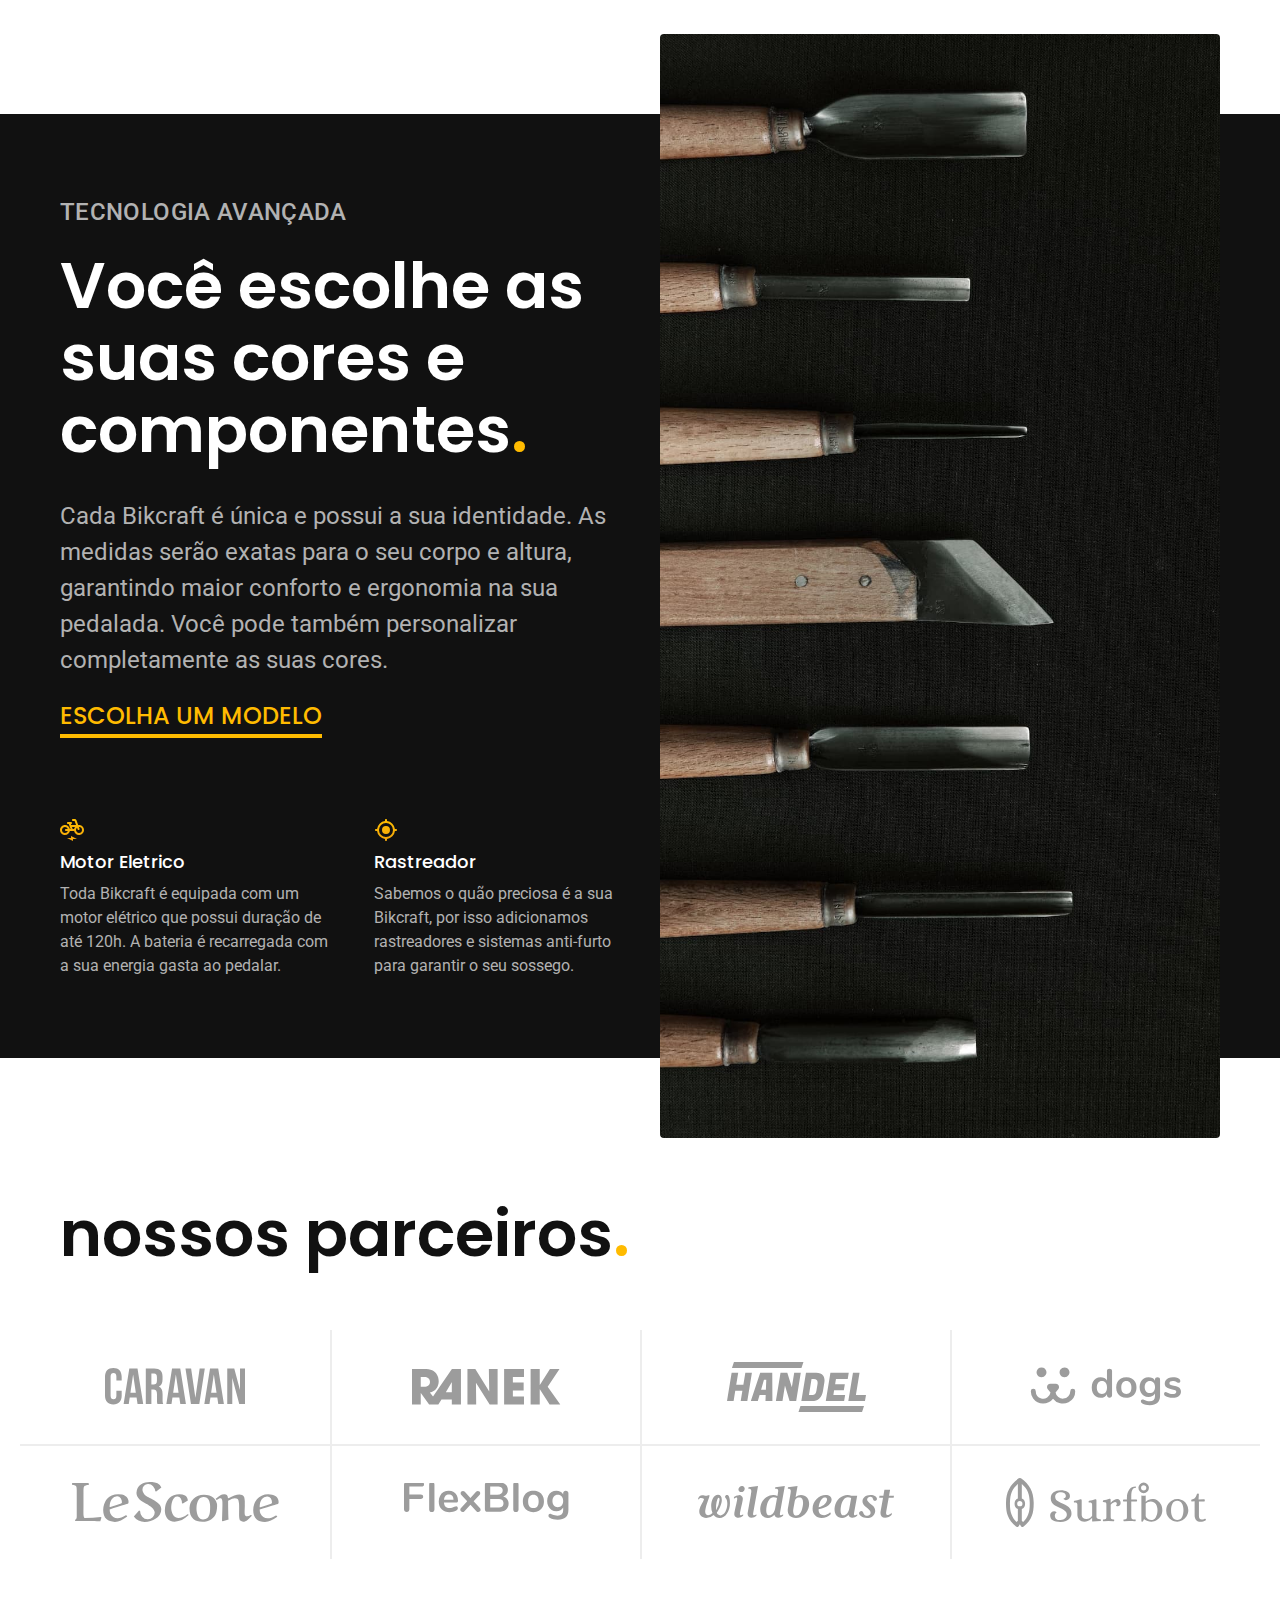
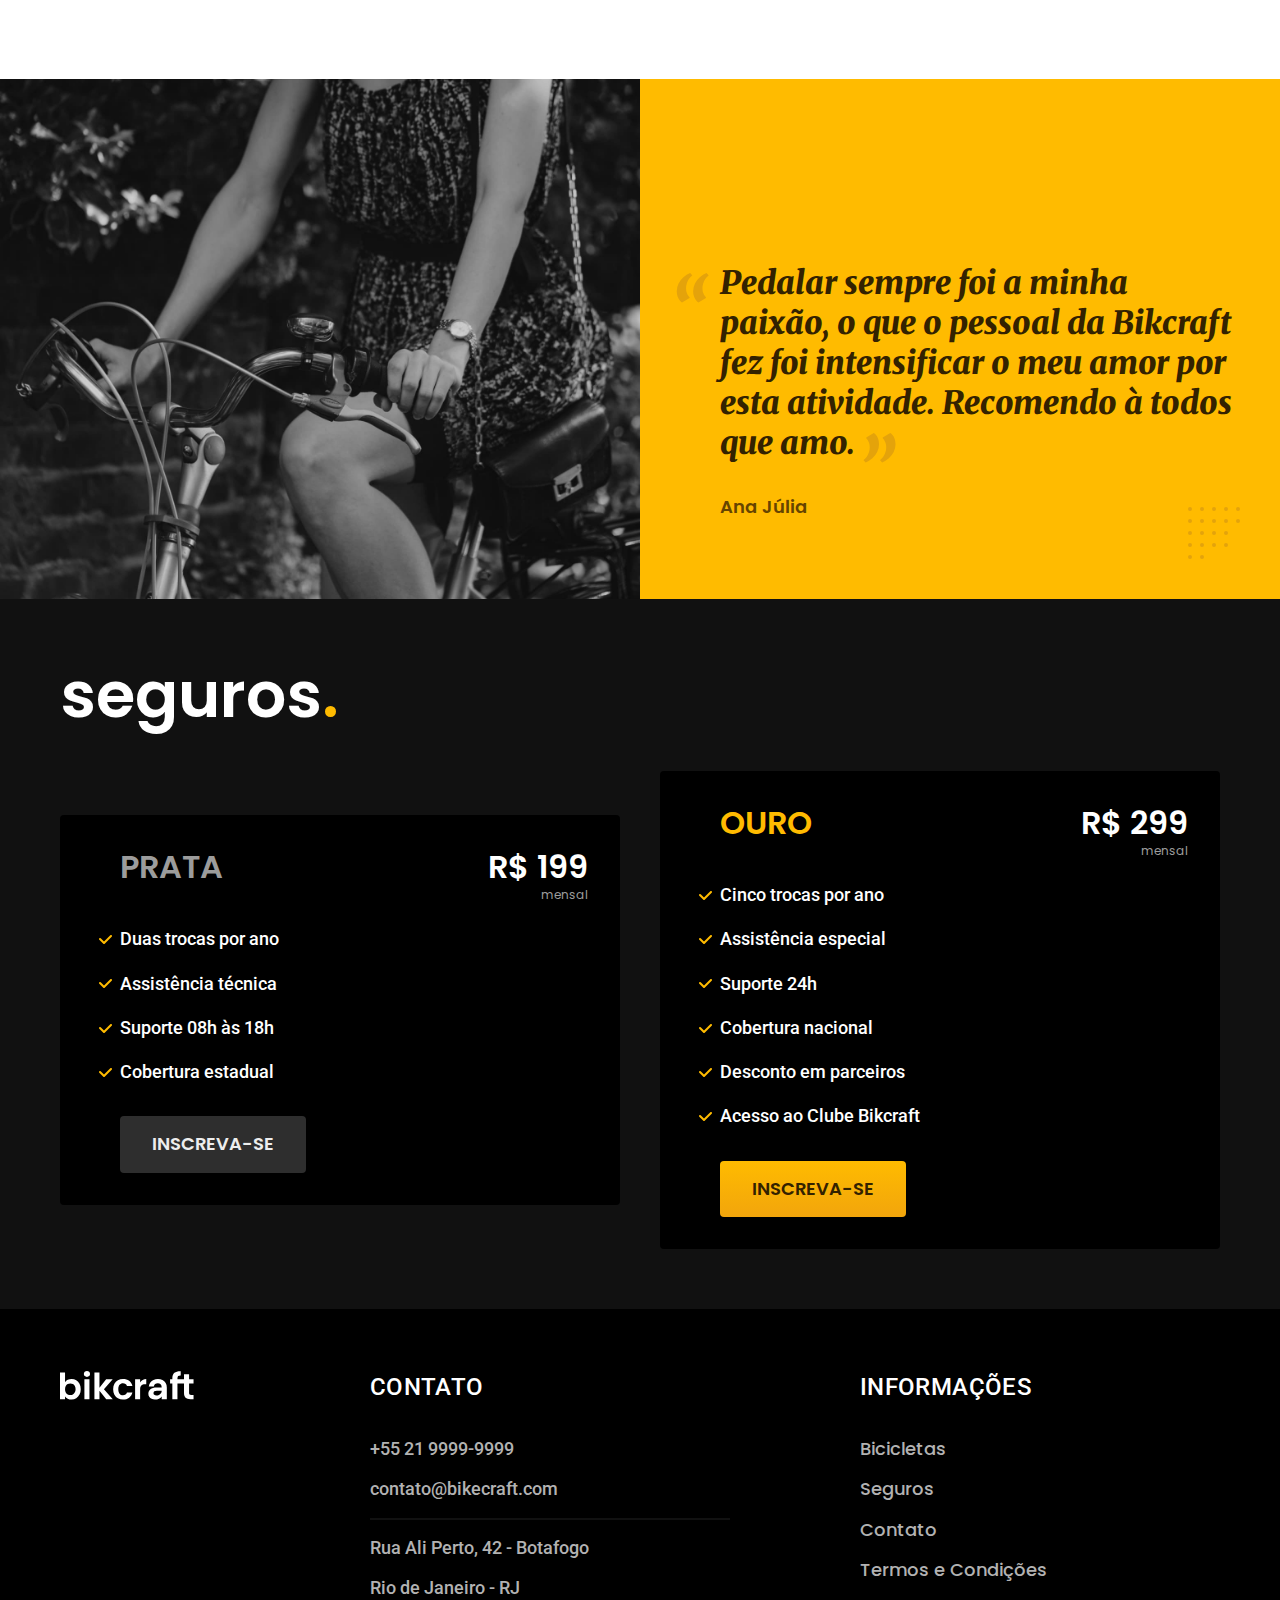
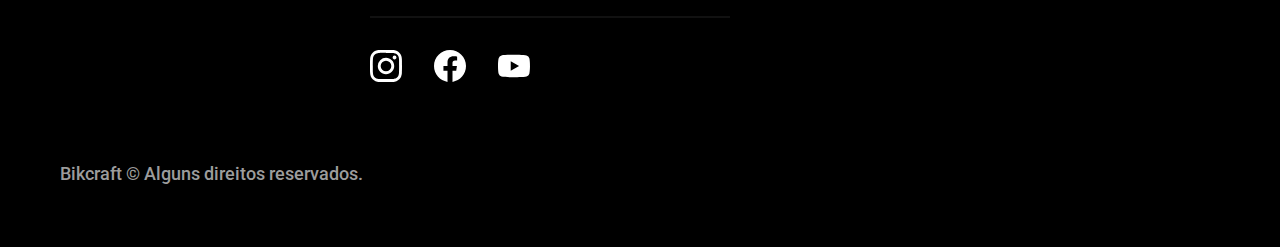
==== commit b19d2291: "finalizando css do projeto" ====
--- a/index.html
+++ b/index.html
@@ -5,8 +5,9 @@
     <meta http-equiv="X-UA-Compatible" content="IE=edge">
     <meta name="viewport" content="width=device-width, initial-scale=1.0">
     <meta name="description" content="Bicicletas elétricas de alta precisão e qualidade, feitas sob medida para você. Explore o mundo na sua velocidade com a Bikcraft.">
+
+    <link rel="preload" href="./css/style.css" as="style">
     <link rel="stylesheet" href="./css/style.css">
-
     <link rel="preconnect" href="https://fonts.googleapis.com">
     <link rel="preconnect" href="https://fonts.gstatic.com" crossorigin>
     <link href="https://fonts.googleapis.com/css2?family=Merriweather:ital,wght@1,900&family=Poppins:wght@400;600&family=Roboto:wght@400;500&display=swap" rel="stylesheet">
@@ -17,7 +18,7 @@
         
         <div class="container header">
             <a href="./">
-                <img src="img/bikcraft.svg" alt="Bikecraft">
+                <img src="./img/bikcraft.svg" width="136" height="32" alt="Bikecraft">
             </a>
             <nav aria-label="primaria">
                 <ul class="header-menu cor-0 font-1-m">
@@ -36,9 +37,10 @@
                 <p class="font-2-l cor-5">Bicicletas elétricas de alta precisão e qualidade, feitas sob medida para você. Explore o mundo na sua velocidade com a Bikcraft.</p>
                 <a class="botao" href="./bicicletas.html">Escolha a sua</a>
             </div>
-            <div>
-                <img src="./img/fotos/introducao.jpg" alt="Bicicleta elétrica preta.">
-            </div>
+            <picture>
+                <source media="(max-width:800px)" srcset="./img/bicicletas/nimbus.jpg">
+                <img src="./img/fotos/introducao.jpg" width="1280" height="1600" alt="Bicicleta elétrica preta.">
+            </picture>
         </div>
     </main>
 
@@ -48,7 +50,7 @@
         <ul>
             <li>
                 <a href="./bicicletas/magic.html">
-                    <img src="img/bicicletas/magic-home.jpg" alt="Bicicleta preta">
+                    <img src="./img/bicicletas/magic-home.jpg"alt="Bicicleta preta" width="920" height="1040" width="920" height="1040">
                     <h3 class="font-1-xl">Magic Night</h3>
                     <span class="font-2-m cor-8">R$ 2499</span>
                 </a>
@@ -56,7 +58,7 @@
 
             <li>
                 <a href="./bicicletas/nimbus.html">
-                    <img src="img/bicicletas/nimbus-home.jpg" alt="Bicicleta preta">
+                    <img src="./img/bicicletas/nimbus-home.jpg"alt="Bicicleta preta" width="920" height="1040">
                     <h3 class="font-1-xl">Nimbus Stark</h3>
                     <span class="font-2-m cor-8">R$ 4999</span>
                 </a>
@@ -64,7 +66,7 @@
 
             <li>
                 <a href="./bicicletas/nebula.html">
-                    <img src="img/bicicletas/nebula-home.jpg" alt="Bicicleta branca">
+                    <img src="./img/bicicletas/nebula-home.jpg"alt="Bicicleta branca" width="920" height="1040">
                     <h3 class="font-1-xl">Nebula Cosmic</h3>
                     <span class="font-2-m cor-8">R$ 3999</span>
                 </a>
@@ -82,12 +84,12 @@
 
                 <div class="tecnologia-vantagens">
                     <div>
-                        <img src="img/icones/eletrica.svg" alt="">
+                        <img src="./img/icones/eletrica.svg" width="24" height="24" alt="">
                         <h3 class="font-1-m cor-0">Motor Eletrico</h3>
                         <p class="font-2-s cor-5">Toda Bikcraft é equipada com um motor elétrico que possui duração de até 120h. A bateria é recarregada com a sua energia gasta ao pedalar.</p>
                     </div>
                     <div>
-                        <img src="img/icones/rastreador.svg" alt="">
+                        <img src="./img/icones/rastreador.svg" width="24" height="24" alt="">
                         <h3 class="font-1-m cor-0">Rastreador</h3>
                         <p class="font-2-s cor-5">Sabemos o quão preciosa é a sua Bikcraft, por isso adicionamos rastreadores e sistemas anti-furto para garantir o seu sossego.</p>
                     </div>
@@ -96,7 +98,7 @@
             </div>
             
             <div class="tecnologia-imagem">
-                <img src="img/fotos/tecnologia.jpg" alt="">
+                <img src="./img/fotos/tecnologia.jpg" width="1200" height="1920"  alt="">
             </div>
         </div>
     </article>
@@ -105,20 +107,20 @@
         <h2 class="container font-1-xxl">nossos parceiros<span class="cor-p1">.</span></h2>
 
         <ul>
-            <li><img src="./img/parceiros/caravan.svg" alt="caravan"></li>
-            <li><img src="./img/parceiros/ranek.svg" alt="ranek"></li>
-            <li><img src="./img/parceiros/handel.svg" alt="handel"></li>
-            <li><img src="./img/parceiros/dogs.svg" alt="dogs"></li>
-            <li><img src="./img/parceiros/lescone.svg" alt="lescone"></li>
-            <li><img src="./img/parceiros/flexblog.svg" alt="flexblog"></li>
-            <li><img src="./img/parceiros/wildbeast.svg" alt="wildbeast"></li>
-            <li><img src="./img/parceiros/surfbot.svg" alt="surfbot"></li>
+            <li><img src="./img/parceiros/caravan.svg" width="140" height="38"  alt="caravan"></li>
+            <li><img src="./img/parceiros/ranek.svg" width="149" height="36"  alt="ranek"></li>
+            <li><img src="./img/parceiros/handel.svg" width="139" height="50"  alt="handel"></li>
+            <li><img src="./img/parceiros/dogs.svg" width="152" height="39"  alt="dogs"></li>
+            <li><img src="./img/parceiros/lescone.svg" width="208" height="41"  alt="lescone"></li>
+            <li><img src="./img/parceiros/flexblog.svg" width="165" height="38"  alt="flexblog"></li>
+            <li><img src="./img/parceiros/wildbeast.svg" width="196" height="34"  alt="wildbeast"></li>
+            <li><img src="./img/parceiros/surfbot.svg" width="200" height="49"  alt="surfbot"></li>
         </ul>
     </section>
 
     <section class="depoimento" aria-label="Depoimento">
         <div>
-            <img src="./img/fotos/depoimento.jpg" alt="Pessoa pedalando uma bicileta">
+            <img src="./img/fotos/depoimento.jpg" width="1560" height="1360" alt="Pessoa pedalando uma bicileta">
         </div>
         <div class="depoimento-conteudo">
             <blockquote class="font-1-xl cor-p5">
@@ -162,7 +164,7 @@
 
     <footer class="footer-bg">
         <div class="footer container">
-            <img src="img/bikcraft.svg" alt="Bikecraft">
+            <img src="./img/bikcraft.svg" width="136" height="32" alt="Bikecraft">
             <div class="footer-contato">
                 <h3 class="font-2-l-b cor-0">Contato</h3>
                 <ul class="font-2-m cor-5">
@@ -173,13 +175,13 @@
                 </ul>
                 <div class="footer-redes">
                     <a href="./">
-                        <img src="img/redes/instagram.svg" alt="instagram">
+                        <img src="./img/redes/instagram.svg" width="32" height="32" alt="instagram">
                     </a>
                     <a href="./">
-                        <img src="img/redes/facebook.svg" alt="facebook">
+                        <img src="./img/redes/facebook.svg" width="32" height="32" alt="facebook">
                     </a>
                     <a href="./">
-                        <img src="img/redes/youtube.svg" alt="youtube">
+                        <img src="./img/redes/youtube.svg" width="32" height="32" alt="youtube">
                     </a>
                 </div>
             </div>
--- a/css/style.css
+++ b/css/style.css
@@ -8,6 +8,7 @@
 
 /* Utilidades */
 @import './utilidades/componentes.css';
+@import './utilidades/formulario.css';
 
 /* Home */
 @import './home/introducao.css';
@@ -29,5 +30,14 @@
 @import './seguros/vantagens.css';
 @import './seguros/perguntas.css';
 
+/* Contato */
+@import './contato/contato.css';
+@import './contato/lojas.css';
+
+
+/* Seguros */
+@import './orcamento/orcamento.css';
+
+
 /* Termos */
 @import './termos/termos.css';--- a/css/style.css
+++ b/css/style.css
@@ -8,6 +8,7 @@
 
 /* Utilidades */
 @import './utilidades/componentes.css';
+@import './utilidades/formulario.css';
 
 /* Home */
 @import './home/introducao.css';
@@ -29,5 +30,14 @@
 @import './seguros/vantagens.css';
 @import './seguros/perguntas.css';
 
+/* Contato */
+@import './contato/contato.css';
+@import './contato/lojas.css';
+
+
+/* Seguros */
+@import './orcamento/orcamento.css';
+
+
 /* Termos */
 @import './termos/termos.css';